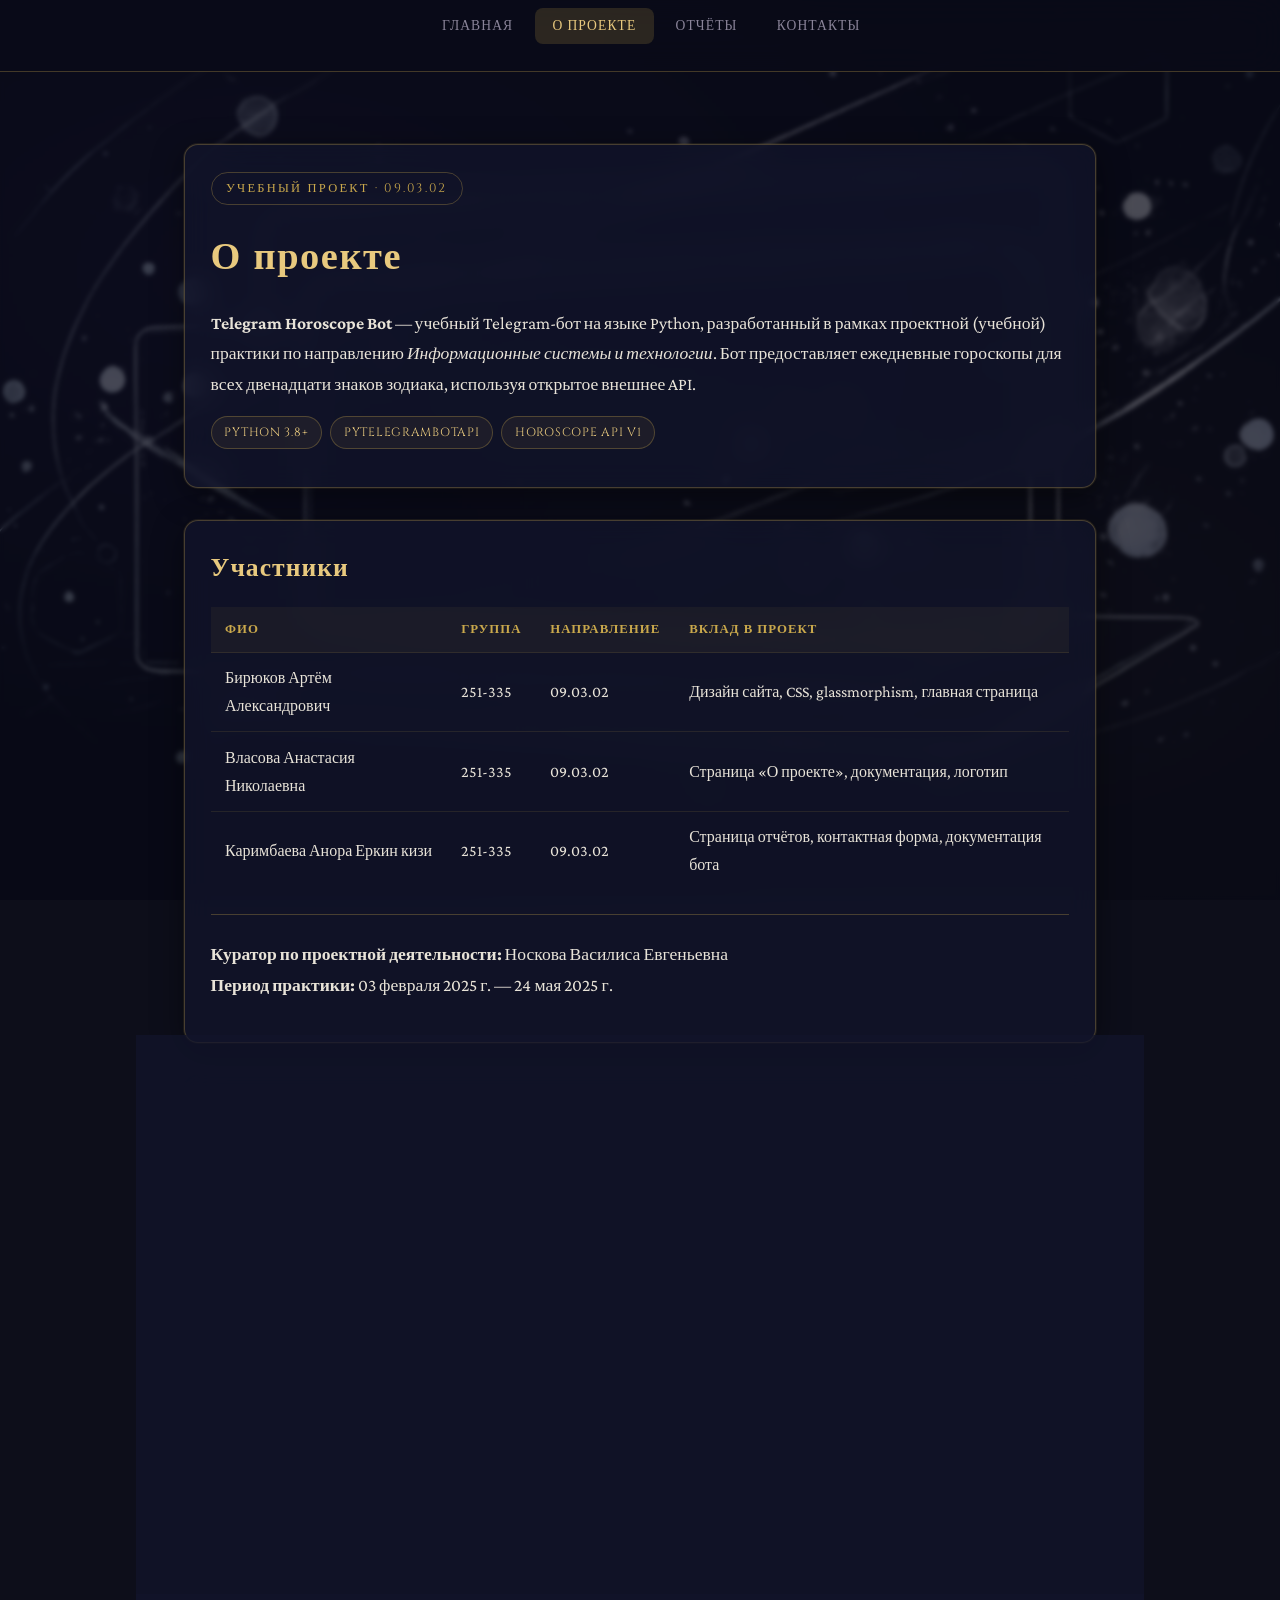
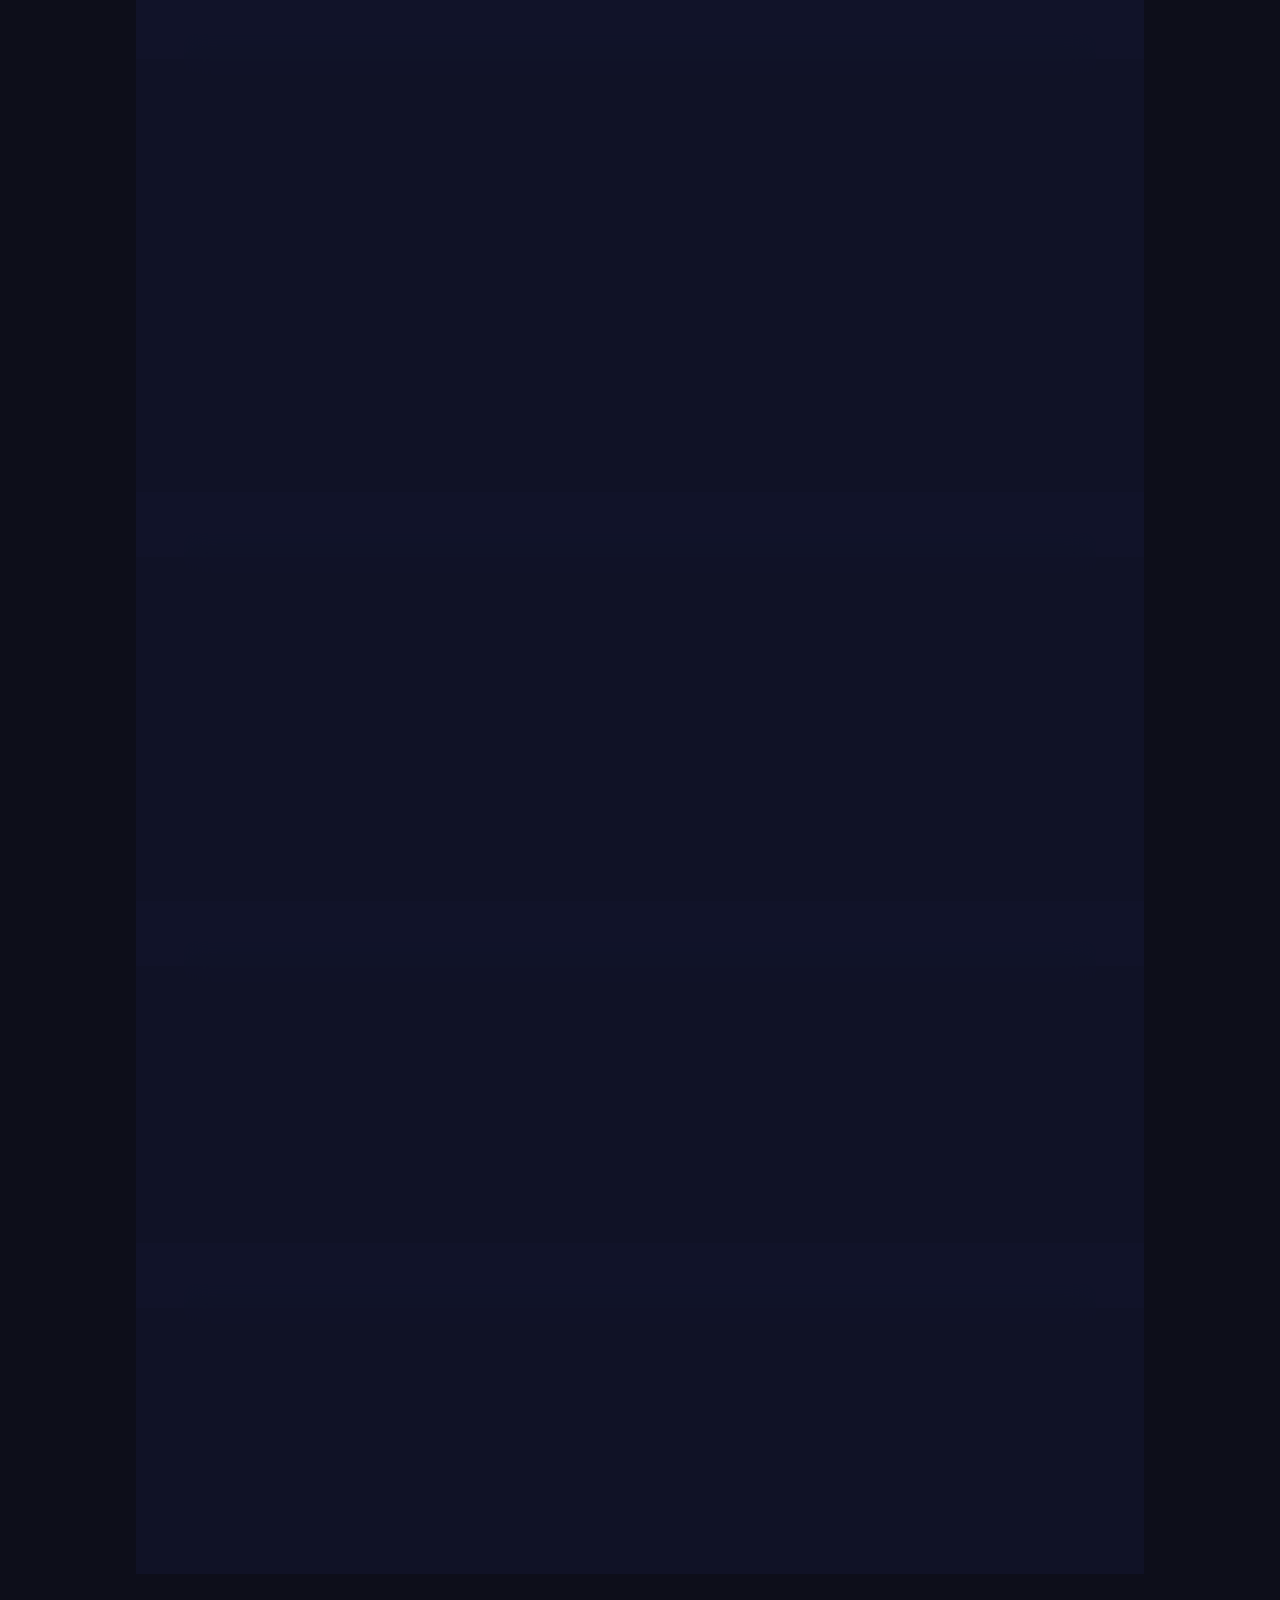
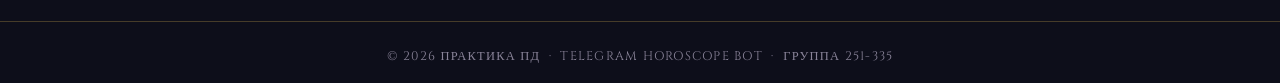
==== site/about.html @ b22d1450 "complete practice" ====
<!DOCTYPE html>
<html lang="ru">
<head>
  <meta charset="UTF-8">
  <meta name="viewport" content="width=device-width, initial-scale=1.0">
  <title>О проекте — Telegram Horoscope Bot</title>
  <link rel="stylesheet" href="css/style.css">
</head>
<body>

  <div class="stars" id="stars"></div>

  <nav>
    <ul>
      <li><a href="index.html">Главная</a></li>
      <li><a href="about.html" class="active">О проекте</a></li>
      <li><a href="reports.html">Отчёты</a></li>
      <li><a href="contact.html">Контакты</a></li>
    </ul>
  </nav>

  <main>

    <section class="card">
      <span class="hero-subtitle">Учебный проект · 09.03.02</span>
      <h1>О проекте</h1>
      <p>
        <strong>Telegram Horoscope Bot</strong> — учебный Telegram-бот на языке Python,
        разработанный в рамках проектной (учебной) практики по направлению
        <em>Информационные системы и технологии</em>. Бот предоставляет ежедневные гороскопы
        для всех двенадцати знаков зодиака, используя открытое внешнее API.
      </p>
      <div class="badge-list">
        <span class="badge">Python 3.8+</span>
        <span class="badge">pyTelegramBotAPI</span>
        <span class="badge">Horoscope API v1</span>
      </div>
    </section>

    <section class="card">
      <h2>Участники</h2>
      <table class="cmd-table">
        <thead>
          <tr><th>ФИО</th><th>Группа</th><th>Направление</th><th>Вклад в проект</th></tr>
        </thead>
        <tbody>
          <tr>
            <td>Бирюков Артём Александрович</td>
            <td>251-335</td>
            <td>09.03.02</td>
            <td>Дизайн сайта, CSS, glassmorphism, главная страница</td>
          </tr>
          <tr>
            <td>Власова Анастасия Николаевна</td>
            <td>251-335</td>
            <td>09.03.02</td>
            <td>Страница «О проекте», документация, логотип</td>
          </tr>
          <tr>
            <td>Каримбаева Анора Еркин кизи</td>
            <td>251-335</td>
            <td>09.03.02</td>
            <td>Страница отчётов, контактная форма, документация бота</td>
          </tr>
        </tbody>
      </table>
      <hr class="divider">
      <p>
        <strong>Куратор по проектной деятельности:</strong> Носкова Василиса Евгеньевна<br>
        <strong>Период практики:</strong> 03 февраля 2025 г. — 24 мая 2025 г.
      </p>
    </section>

    <section class="card">
      <h2>Команды бота</h2>
      <p>После запуска бот регистрирует следующие команды и реагирует на обычные текстовые сообщения:</p>
      <table class="cmd-table">
        <thead>
          <tr><th>Команда</th><th>Описание</th></tr>
        </thead>
        <tbody>
          <tr><td><code>/start</code></td><td>Приветственное сообщение и показ клавиатуры команд</td></tr>
          <tr><td><code>/hello</code></td><td>Аналог <code>/start</code> — ещё одно приветствие</td></tr>
          <tr><td><code>/horoscope</code></td><td>Запуск диалога: знак зодиака → день → гороскоп</td></tr>
          <tr><td><code>/help</code></td><td>Справка по всем доступным командам</td></tr>
          <tr><td><code>/menu</code></td><td>Повторный показ кнопочной клавиатуры</td></tr>
          <tr><td>Любой текст</td><td>Бот повторяет введённое сообщение (эхо)</td></tr>
        </tbody>
      </table>
    </section>

    <section class="card">
      <h2>Как работает /horoscope</h2>
      <p>Реализовано через цепочку шагов с помощью <code>register_next_step_handler</code>:</p>
      <div class="flow">
        <div class="flow-step">
          <div class="flow-num">1</div>
          <div>Пользователь вводит <code>/horoscope</code> — бот запрашивает знак зодиака.</div>
        </div>
        <div class="flow-step">
          <div class="flow-num">2</div>
          <div>Пользователь вводит знак на русском (например: <em>Весы</em>) — бот запрашивает день.</div>
        </div>
        <div class="flow-step">
          <div class="flow-num">3</div>
          <div>Пользователь вводит <code>СЕГОДНЯ</code>, <code>ЗАВТРА</code>, <code>ВЧЕРА</code> или дату <code>ГГГГ-ММ-ДД</code>.</div>
        </div>
        <div class="flow-step">
          <div class="flow-num">4</div>
          <div>Бот конвертирует русское название знака в английское (словарь <code>RU_TO_EN</code>) и делает GET-запрос к API.</div>
        </div>
        <div class="flow-step">
          <div class="flow-num">5</div>
          <div>Пользователю приходит текст гороскопа, знак и дата в формате Markdown.</div>
        </div>
      </div>
    </section>

    <section class="card">
      <h2>Внешнее API гороскопов</h2>
      <ul>
        <li><strong>Endpoint:</strong> <code>GET https://horoscope-app-api.vercel.app/api/v1/get-horoscope/daily</code></li>
        <li><strong>Параметр <code>sign</code>:</strong> название знака на английском (Aries, Taurus, …)</li>
        <li><strong>Параметр <code>day</code>:</strong> <code>TODAY</code>, <code>TOMORROW</code>, <code>YESTERDAY</code> или дата</li>
        <li><strong>Ответ:</strong> JSON с полем <code>data.horoscope_data</code> — текст предсказания</li>
      </ul>
      <hr class="divider">
      <h3>Пример запроса</h3>
      <code>GET /api/v1/get-horoscope/daily?sign=Libra&amp;day=TODAY</code>
    </section>

    <section class="card">
      <h2>Структура проекта</h2>
      <ul>
        <li><code>site/</code> — статический сайт (HTML + CSS)</li>
        <li><code>subproject/telegram_bot/bot.py</code> — основной файл бота</li>
        <li><code>subproject/telegram_bot/requirements.txt</code> — зависимости</li>
        <li><code>reports/</code> — отчёты участников (.md и .docx)</li>
        <li><code>docs/practice_documentation.md</code> — техническая документация</li>
      </ul>
    </section>

    <section class="card">
      <h2>Установка и запуск</h2>
      <ol>
        <li>Перейти в папку <code>subproject/telegram_bot/</code></li>
        <li>Открыть <code>bot.py</code> и вставить токен от <strong>@BotFather</strong> в переменную <code>BOT_TOKEN</code></li>
        <li>Запустить: <code>python bot.py</code></li>
      </ol>
    </section>

  </main>

  <footer>
    © 2026 Практика ПД &nbsp;·&nbsp; Telegram Horoscope Bot &nbsp;·&nbsp; группа 251-335
  </footer>

  <script>
    const c = document.getElementById('stars');
    for (let i = 0; i < 80; i++) {
      const s = document.createElement('span');
      s.style.cssText = `left:${Math.random()*100}%;top:${Math.random()*100}%;--dur:${2+Math.random()*4}s;--delay:-${Math.random()*5}s;`;
      c.appendChild(s);
    }
  </script>
</body>
</html>
---- site/css/style.css ----
/* ============================================================
   ПРАКТИКА ПД — Zodiac / Cosmic dark theme
   ============================================================ */

@import url('https://fonts.googleapis.com/css2?family=Cinzel:wght@400;600;700&family=Crimson+Pro:ital,wght@0,400;0,600;1,400&display=swap');

:root {
  --font-heading: 'Cinzel', Georgia, serif;
  --font-body:    'Crimson Pro', Georgia, serif;

  --color-bg:          #0d0e1a;
  --color-surface:     #12152b;
  --color-surface-2:   #1a1f3a;
  --color-gold:        #c9a84c;
  --color-gold-light:  #e8c97e;
  --color-gold-dim:    rgba(201,168,76,0.18);
  --color-text:        #e8e3d8;
  --color-muted:       #8a8499;
  --color-accent:      #7c6af5;

  --glass-bg:    rgba(18, 21, 43, 0.75);
  --glass-blur:  14px;
  --radius:      14px;
  --max-width:   960px;

  --border-gold: 1px solid rgba(201,168,76,0.3);
  --shadow-card: 0 8px 32px rgba(0,0,0,0.45), 0 0 0 1px rgba(201,168,76,0.12);
}

/* ---- Reset ---- */
*, *::before, *::after { margin:0; padding:0; box-sizing:border-box; }

/* ---- Body & star background ---- */
body {
  font-family: var(--font-body);
  font-size: 1.1rem;
  background-color: var(--color-bg);
  background-image:
    radial-gradient(ellipse at 20% 30%, rgba(124,106,245,0.12) 0%, transparent 55%),
    radial-gradient(ellipse at 80% 70%, rgba(201,168,76,0.08) 0%, transparent 50%),
    url("../images/background.png");
  background-size: cover;
  background-attachment: fixed;
  background-position: center center;
  color: var(--color-text);
  line-height: 1.75;
  padding-top: 72px;
}

/* dark overlay */
body::before {
  content: '';
  position: fixed;
  inset: 0;
  background: rgba(8,9,22,0.72);
  backdrop-filter: blur(2px);
  -webkit-backdrop-filter: blur(2px);
  z-index: 0;
  pointer-events: none;
}

/* ---- Stars decoration ---- */
.stars {
  position: fixed;
  inset: 0;
  z-index: 0;
  pointer-events: none;
  overflow: hidden;
}
.stars span {
  position: absolute;
  width: 2px; height: 2px;
  background: var(--color-gold-light);
  border-radius: 50%;
  animation: twinkle var(--dur, 3s) ease-in-out infinite var(--delay, 0s);
  opacity: 0;
}
@keyframes twinkle {
  0%, 100% { opacity: 0; transform: scale(1); }
  50%       { opacity: 0.8; transform: scale(1.4); }
}

/* ---- Navigation ---- */
nav {
  position: fixed;
  top: 0; left: 0; width: 100%; height: 72px;
  display: flex; align-items: center; justify-content: center;
  background: rgba(10,11,24,0.88);
  backdrop-filter: blur(16px);
  -webkit-backdrop-filter: blur(16px);
  border-bottom: var(--border-gold);
  z-index: 1000;
}

nav ul { display: flex; gap: 0.25rem; list-style: none; }

nav a {
  font-family: var(--font-heading);
  font-size: 0.85rem;
  letter-spacing: 0.08em;
  text-transform: uppercase;
  color: var(--color-muted);
  text-decoration: none;
  padding: 0.55rem 1.1rem;
  border-radius: 8px;
  transition: color 0.25s, background 0.25s;
}
nav a:hover,
nav a.active {
  color: var(--color-gold-light);
  background: var(--color-gold-dim);
}

/* ---- Main layout ---- */
main {
  position: relative;
  z-index: 1;
  max-width: var(--max-width);
  margin: 2.5rem auto;
  padding: 2rem 1.5rem;
}

/* ---- Sections ---- */
section + section { margin-top: 2rem; }

h1, h2, h3 {
  font-family: var(--font-heading);
  color: var(--color-gold-light);
  letter-spacing: 0.04em;
}
h1 { font-size: 2.4rem; margin-bottom: 1rem; }
h2 { font-size: 1.6rem; margin-bottom: 0.75rem; }
h3 { font-size: 1.15rem; margin-bottom: 0.5rem; color: var(--color-gold); }

p  { margin-bottom: 1rem; }
ul, ol { padding-left: 1.4rem; margin-bottom: 1rem; }
li { margin-bottom: 0.4rem; }
code {
  font-size: 0.9em;
  background: rgba(201,168,76,0.12);
  color: var(--color-gold-light);
  padding: 0.15em 0.45em;
  border-radius: 4px;
  border: 1px solid rgba(201,168,76,0.2);
}

/* ---- Buttons ---- */
a.button, button.button {
  display: inline-block;
  font-family: var(--font-heading);
  font-size: 0.82rem;
  letter-spacing: 0.1em;
  text-transform: uppercase;
  text-decoration: none;
  color: var(--color-bg);
  background: linear-gradient(135deg, var(--color-gold) 0%, var(--color-gold-light) 100%);
  padding: 0.7rem 1.6rem;
  border-radius: var(--radius);
  border: none; cursor: pointer;
  transition: opacity 0.2s, transform 0.2s, box-shadow 0.2s;
  box-shadow: 0 4px 16px rgba(201,168,76,0.28);
  margin-right: 0.6rem; margin-top: 0.4rem;
}
a.button:hover, button.button:hover {
  opacity: 0.9;
  transform: translateY(-2px);
  box-shadow: 0 6px 24px rgba(201,168,76,0.4);
}

/* ---- Card ---- */
.card {
  background: var(--glass-bg);
  backdrop-filter: blur(var(--glass-blur));
  -webkit-backdrop-filter: blur(var(--glass-blur));
  border-radius: var(--radius);
  border: var(--border-gold);
  padding: 1.6rem;
  margin-bottom: 1.5rem;
  box-shadow: var(--shadow-card);
  transition: transform 0.2s, box-shadow 0.2s;
}
.card:hover { transform: translateY(-3px); box-shadow: 0 12px 40px rgba(0,0,0,0.55), 0 0 0 1px rgba(201,168,76,0.25); }

/* ---- Hero ---- */
.hero {
  text-align: center;
  padding: 4rem 1rem 3rem;
  position: relative;
}
.hero-zodiac {
  font-size: 2.2rem;
  letter-spacing: 0.5rem;
  margin-bottom: 2rem;
  opacity: 0.55;
  animation: float 6s ease-in-out infinite;
}
@keyframes float {
  0%, 100% { transform: translateY(0); }
  50%       { transform: translateY(-8px); }
}
.hero h1 {
  font-size: 2.8rem;
  line-height: 1.2;
  margin-bottom: 1rem;
  background: linear-gradient(135deg, var(--color-gold) 0%, var(--color-gold-light) 60%, #fff 100%);
  -webkit-background-clip: text;
  -webkit-text-fill-color: transparent;
  background-clip: text;
}
.hero p {
  font-size: 1.2rem;
  color: var(--color-muted);
  max-width: 560px;
  margin: 0 auto 2rem;
}
.hero-subtitle {
  display: inline-block;
  font-family: var(--font-heading);
  font-size: 0.78rem;
  letter-spacing: 0.18em;
  text-transform: uppercase;
  color: var(--color-gold);
  border: var(--border-gold);
  padding: 0.3rem 0.9rem;
  border-radius: 100px;
  margin-bottom: 1.2rem;
}

/* ---- Commands table ---- */
.cmd-table {
  width: 100%;
  border-collapse: collapse;
  margin: 1rem 0;
  font-size: 1rem;
}
.cmd-table th, .cmd-table td {
  text-align: left;
  padding: 0.7rem 0.9rem;
  border-bottom: 1px solid rgba(201,168,76,0.12);
}
.cmd-table th {
  font-family: var(--font-heading);
  font-size: 0.8rem;
  letter-spacing: 0.08em;
  text-transform: uppercase;
  color: var(--color-gold);
  background: rgba(201,168,76,0.06);
}
.cmd-table tr:last-child td { border-bottom: none; }
.cmd-table tr:hover td { background: rgba(201,168,76,0.04); }

/* ---- Tech stack badges ---- */
.badge-list { display: flex; flex-wrap: wrap; gap: 0.5rem; margin: 0.8rem 0; }
.badge {
  font-family: var(--font-heading);
  font-size: 0.75rem;
  letter-spacing: 0.06em;
  text-transform: uppercase;
  padding: 0.3rem 0.8rem;
  border-radius: 100px;
  border: var(--border-gold);
  color: var(--color-gold-light);
  background: rgba(201,168,76,0.08);
}

/* ---- Flow steps ---- */
.flow { display: flex; flex-direction: column; gap: 0; margin: 1rem 0; }
.flow-step {
  display: flex;
  align-items: flex-start;
  gap: 1rem;
  padding: 0.85rem 1rem;
  border-left: 2px solid rgba(201,168,76,0.25);
  position: relative;
}
.flow-step:last-child { border-color: transparent; }
.flow-num {
  flex-shrink: 0;
  width: 28px; height: 28px;
  border-radius: 50%;
  background: var(--color-gold-dim);
  border: 1px solid var(--color-gold);
  color: var(--color-gold-light);
  font-family: var(--font-heading);
  font-size: 0.78rem;
  display: flex; align-items: center; justify-content: center;
  margin-top: 0.1rem;
}

/* ---- Zodiac grid (index) ---- */
.zodiac-grid {
  display: grid;
  grid-template-columns: repeat(auto-fill, minmax(130px, 1fr));
  gap: 0.75rem;
  margin-top: 1.5rem;
}
.zodiac-item {
  text-align: center;
  padding: 1rem 0.5rem;
  border-radius: var(--radius);
  border: var(--border-gold);
  background: rgba(18,21,43,0.6);
  font-size: 0.9rem;
  color: var(--color-muted);
  transition: background 0.2s, color 0.2s, transform 0.2s;
}
.zodiac-item:hover { background: var(--color-gold-dim); color: var(--color-gold-light); transform: translateY(-3px); }
.zodiac-icon { font-size: 1.8rem; display: block; margin-bottom: 0.3rem; }

/* ---- Forms (contact) ---- */
.form-grid { display: flex; flex-direction: column; gap: 1rem; max-width: 500px; }
.form-grid input,
.form-grid textarea {
  padding: 0.8rem 1rem;
  border: var(--border-gold);
  border-radius: var(--radius);
  background: rgba(18,21,43,0.85);
  color: var(--color-text);
  font-family: var(--font-body);
  font-size: 1rem;
  outline: none;
  transition: border-color 0.2s, box-shadow 0.2s;
}
.form-grid input:focus,
.form-grid textarea:focus {
  border-color: var(--color-gold);
  box-shadow: 0 0 0 3px rgba(201,168,76,0.15);
}
.form-grid input::placeholder,
.form-grid textarea::placeholder { color: var(--color-muted); }
.form-grid button[type="submit"] {
  font-family: var(--font-heading);
  font-size: 0.82rem;
  letter-spacing: 0.1em;
  text-transform: uppercase;
  color: var(--color-bg);
  background: linear-gradient(135deg, var(--color-gold) 0%, var(--color-gold-light) 100%);
  border: none; cursor: pointer;
  padding: 0.8rem 1.6rem;
  border-radius: var(--radius);
  box-shadow: 0 4px 16px rgba(201,168,76,0.28);
  transition: opacity 0.2s, transform 0.2s;
}
.form-grid button[type="submit"]:hover { opacity: 0.9; transform: translateY(-2px); }

/* ---- Divider ---- */
.divider {
  border: none;
  border-top: var(--border-gold);
  margin: 1.5rem 0;
}

/* ---- Footer ---- */
footer {
  position: relative; z-index: 1;
  text-align: center;
  font-family: var(--font-heading);
  font-size: 0.78rem;
  letter-spacing: 0.1em;
  text-transform: uppercase;
  color: var(--color-muted);
  padding: 1.5rem 0 2rem;
  border-top: var(--border-gold);
  margin-top: 3rem;
}

/* ---- Responsive ---- */
@media (max-width: 600px) {
  .hero h1 { font-size: 1.9rem; }
  nav a { font-size: 0.75rem; padding: 0.45rem 0.65rem; }
  .zodiac-grid { grid-template-columns: repeat(3, 1fr); }
  .cmd-table { font-size: 0.9rem; }
}
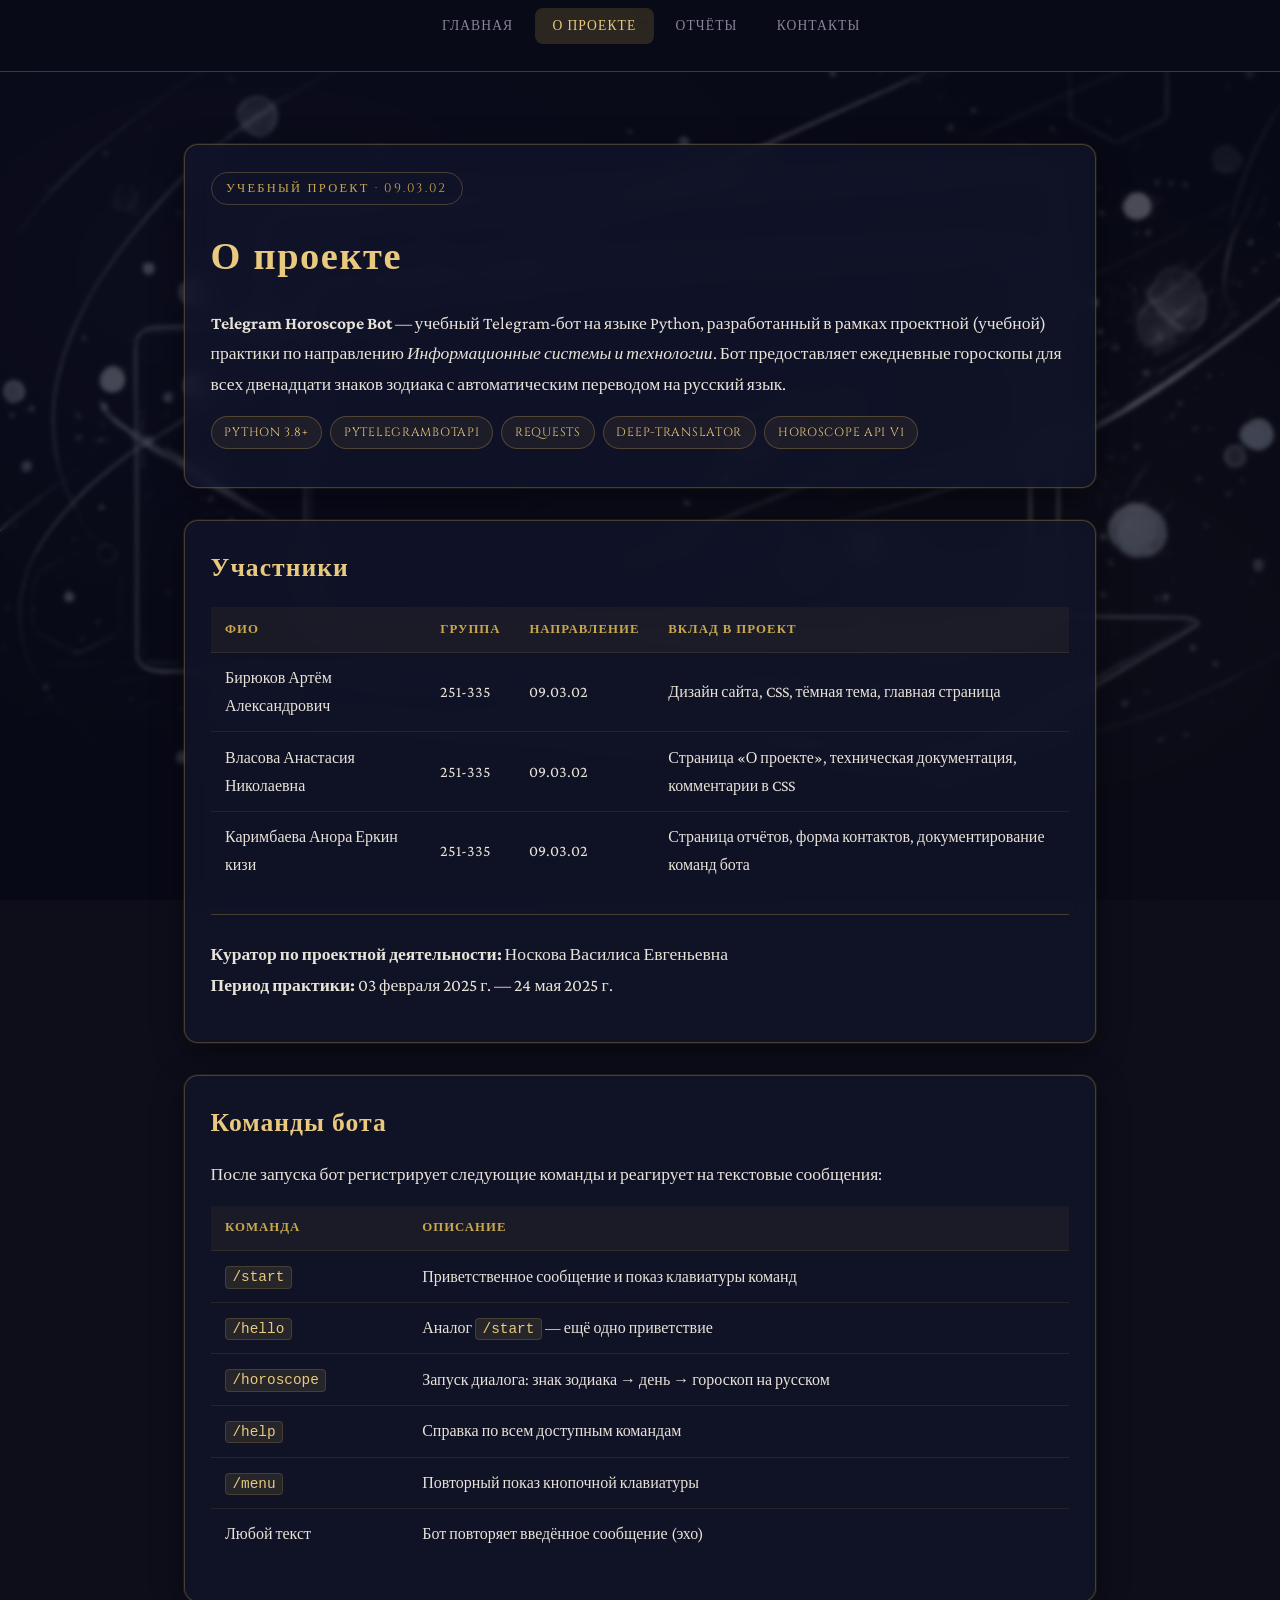
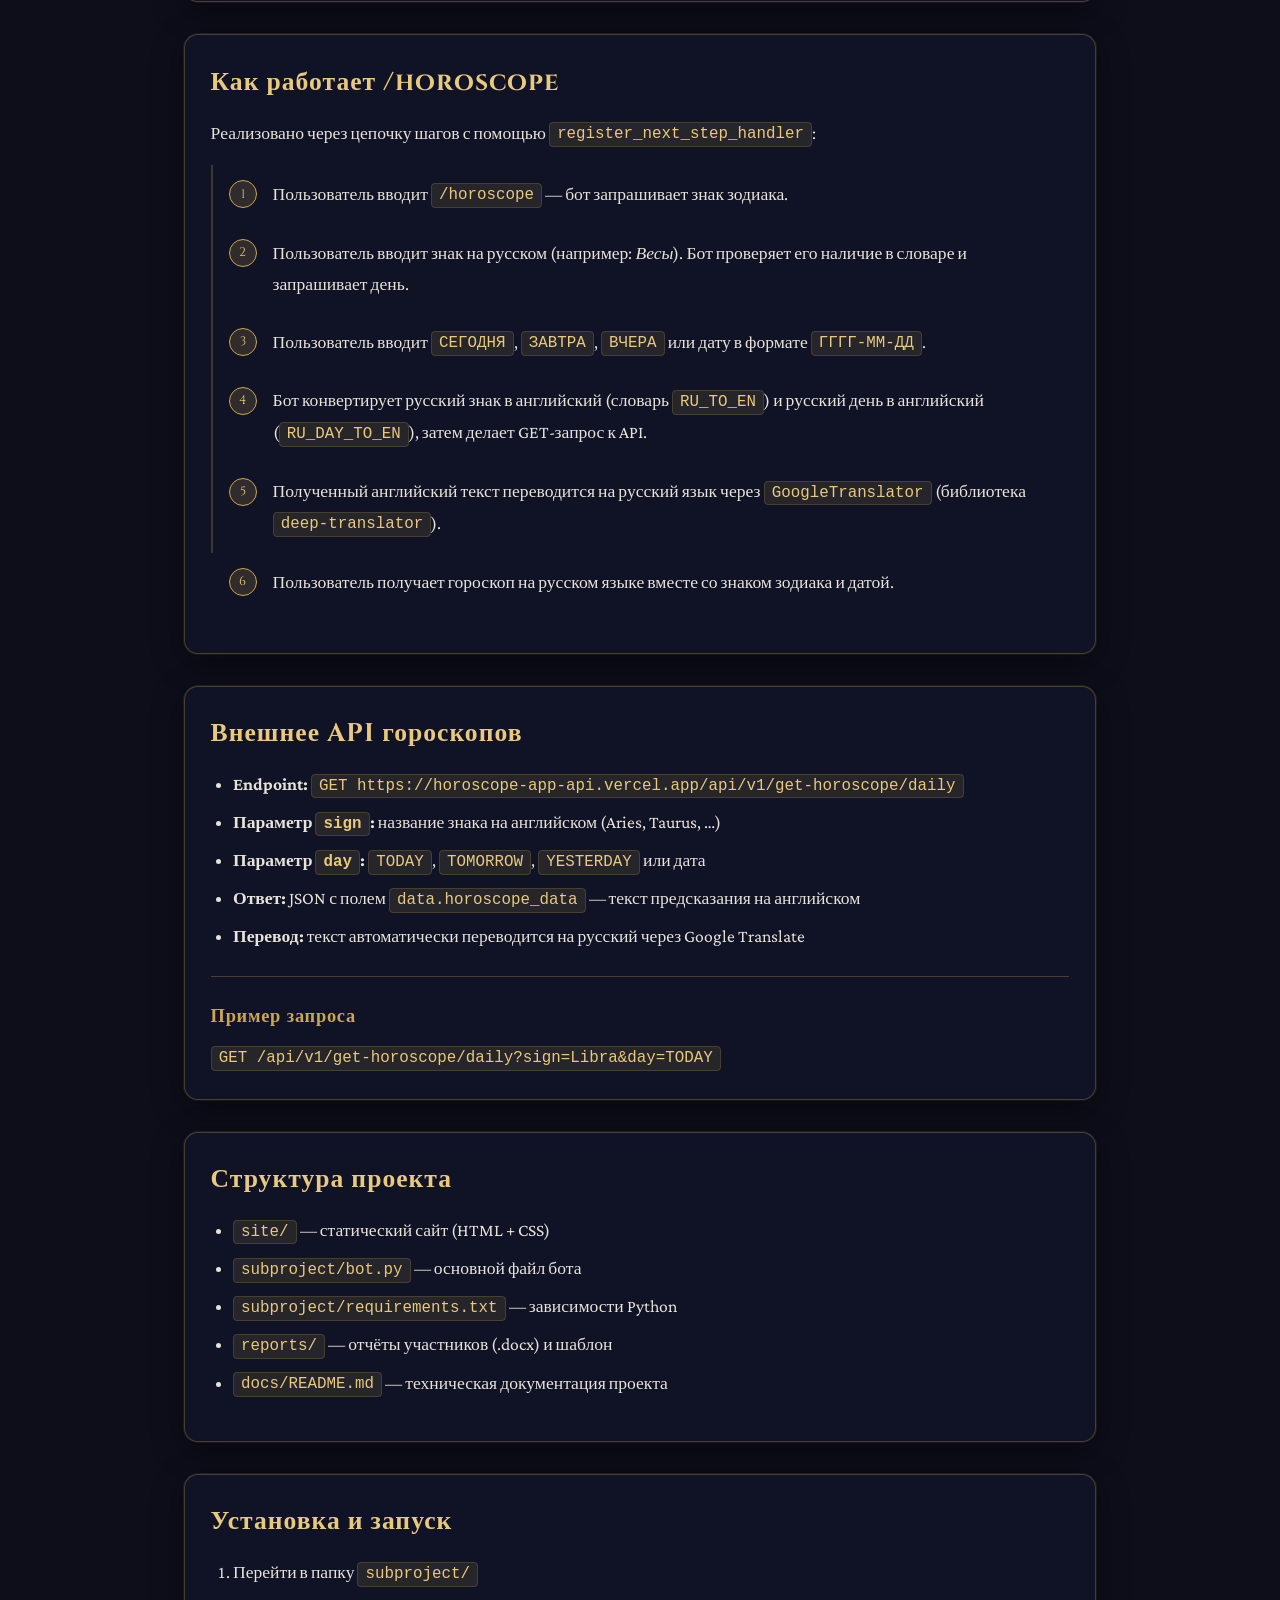
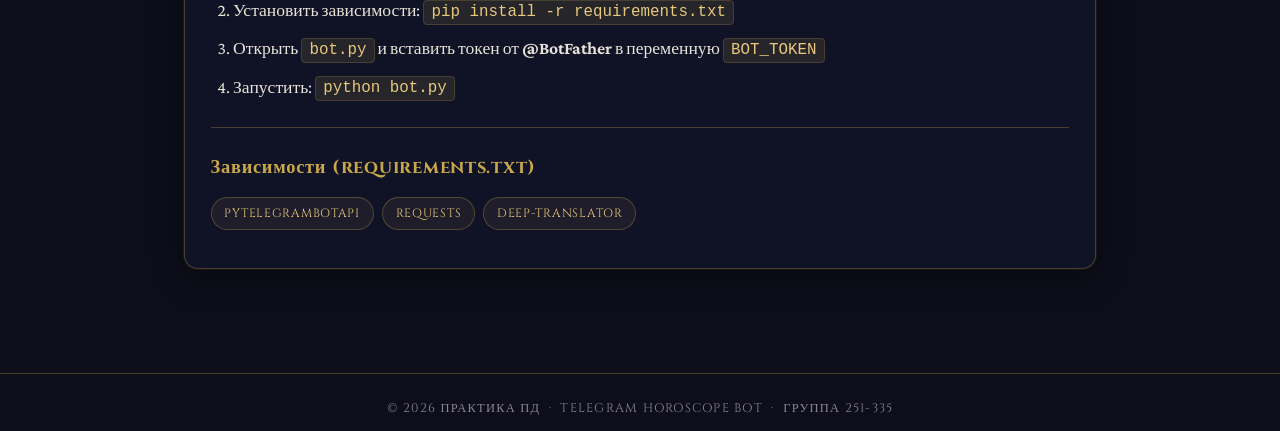
==== commit 523cc1b3: "debuging change many files" ====
--- a/site/about.html
+++ b/site/about.html
@@ -28,11 +28,13 @@
         <strong>Telegram Horoscope Bot</strong> — учебный Telegram-бот на языке Python,
         разработанный в рамках проектной (учебной) практики по направлению
         <em>Информационные системы и технологии</em>. Бот предоставляет ежедневные гороскопы
-        для всех двенадцати знаков зодиака, используя открытое внешнее API.
+        для всех двенадцати знаков зодиака с автоматическим переводом на русский язык.
       </p>
       <div class="badge-list">
         <span class="badge">Python 3.8+</span>
         <span class="badge">pyTelegramBotAPI</span>
+        <span class="badge">requests</span>
+        <span class="badge">deep-translator</span>
         <span class="badge">Horoscope API v1</span>
       </div>
     </section>
@@ -48,19 +50,19 @@
             <td>Бирюков Артём Александрович</td>
             <td>251-335</td>
             <td>09.03.02</td>
-            <td>Дизайн сайта, CSS, glassmorphism, главная страница</td>
+            <td>Дизайн сайта, CSS, тёмная тема, главная страница</td>
           </tr>
           <tr>
             <td>Власова Анастасия Николаевна</td>
             <td>251-335</td>
             <td>09.03.02</td>
-            <td>Страница «О проекте», документация, логотип</td>
+            <td>Страница «О проекте», техническая документация, комментарии в CSS</td>
           </tr>
           <tr>
             <td>Каримбаева Анора Еркин кизи</td>
             <td>251-335</td>
             <td>09.03.02</td>
-            <td>Страница отчётов, контактная форма, документация бота</td>
+            <td>Страница отчётов, форма контактов, документирование команд бота</td>
           </tr>
         </tbody>
       </table>
@@ -73,7 +75,7 @@
 
     <section class="card">
       <h2>Команды бота</h2>
-      <p>После запуска бот регистрирует следующие команды и реагирует на обычные текстовые сообщения:</p>
+      <p>После запуска бот регистрирует следующие команды и реагирует на текстовые сообщения:</p>
       <table class="cmd-table">
         <thead>
           <tr><th>Команда</th><th>Описание</th></tr>
@@ -81,7 +83,7 @@
         <tbody>
           <tr><td><code>/start</code></td><td>Приветственное сообщение и показ клавиатуры команд</td></tr>
           <tr><td><code>/hello</code></td><td>Аналог <code>/start</code> — ещё одно приветствие</td></tr>
-          <tr><td><code>/horoscope</code></td><td>Запуск диалога: знак зодиака → день → гороскоп</td></tr>
+          <tr><td><code>/horoscope</code></td><td>Запуск диалога: знак зодиака → день → гороскоп на русском</td></tr>
           <tr><td><code>/help</code></td><td>Справка по всем доступным командам</td></tr>
           <tr><td><code>/menu</code></td><td>Повторный показ кнопочной клавиатуры</td></tr>
           <tr><td>Любой текст</td><td>Бот повторяет введённое сообщение (эхо)</td></tr>
@@ -99,19 +101,23 @@
         </div>
         <div class="flow-step">
           <div class="flow-num">2</div>
-          <div>Пользователь вводит знак на русском (например: <em>Весы</em>) — бот запрашивает день.</div>
+          <div>Пользователь вводит знак на русском (например: <em>Весы</em>). Бот проверяет его наличие в словаре и запрашивает день.</div>
         </div>
         <div class="flow-step">
           <div class="flow-num">3</div>
-          <div>Пользователь вводит <code>СЕГОДНЯ</code>, <code>ЗАВТРА</code>, <code>ВЧЕРА</code> или дату <code>ГГГГ-ММ-ДД</code>.</div>
+          <div>Пользователь вводит <code>СЕГОДНЯ</code>, <code>ЗАВТРА</code>, <code>ВЧЕРА</code> или дату в формате <code>ГГГГ-ММ-ДД</code>.</div>
         </div>
         <div class="flow-step">
           <div class="flow-num">4</div>
-          <div>Бот конвертирует русское название знака в английское (словарь <code>RU_TO_EN</code>) и делает GET-запрос к API.</div>
+          <div>Бот конвертирует русский знак в английский (словарь <code>RU_TO_EN</code>) и русский день в английский (<code>RU_DAY_TO_EN</code>), затем делает GET-запрос к API.</div>
         </div>
         <div class="flow-step">
           <div class="flow-num">5</div>
-          <div>Пользователю приходит текст гороскопа, знак и дата в формате Markdown.</div>
+          <div>Полученный английский текст переводится на русский язык через <code>GoogleTranslator</code> (библиотека <code>deep-translator</code>).</div>
+        </div>
+        <div class="flow-step">
+          <div class="flow-num">6</div>
+          <div>Пользователь получает гороскоп на русском языке вместе со знаком зодиака и датой.</div>
         </div>
       </div>
     </section>
@@ -122,7 +128,8 @@
         <li><strong>Endpoint:</strong> <code>GET https://horoscope-app-api.vercel.app/api/v1/get-horoscope/daily</code></li>
         <li><strong>Параметр <code>sign</code>:</strong> название знака на английском (Aries, Taurus, …)</li>
         <li><strong>Параметр <code>day</code>:</strong> <code>TODAY</code>, <code>TOMORROW</code>, <code>YESTERDAY</code> или дата</li>
-        <li><strong>Ответ:</strong> JSON с полем <code>data.horoscope_data</code> — текст предсказания</li>
+        <li><strong>Ответ:</strong> JSON с полем <code>data.horoscope_data</code> — текст предсказания на английском</li>
+        <li><strong>Перевод:</strong> текст автоматически переводится на русский через Google Translate</li>
       </ul>
       <hr class="divider">
       <h3>Пример запроса</h3>
@@ -133,20 +140,28 @@
       <h2>Структура проекта</h2>
       <ul>
         <li><code>site/</code> — статический сайт (HTML + CSS)</li>
-        <li><code>subproject/telegram_bot/bot.py</code> — основной файл бота</li>
-        <li><code>subproject/telegram_bot/requirements.txt</code> — зависимости</li>
-        <li><code>reports/</code> — отчёты участников (.md и .docx)</li>
-        <li><code>docs/practice_documentation.md</code> — техническая документация</li>
+        <li><code>subproject/bot.py</code> — основной файл бота</li>
+        <li><code>subproject/requirements.txt</code> — зависимости Python</li>
+        <li><code>reports/</code> — отчёты участников (.docx) и шаблон</li>
+        <li><code>docs/README.md</code> — техническая документация проекта</li>
       </ul>
     </section>
 
     <section class="card">
       <h2>Установка и запуск</h2>
       <ol>
-        <li>Перейти в папку <code>subproject/telegram_bot/</code></li>
+        <li>Перейти в папку <code>subproject/</code></li>
+        <li>Установить зависимости: <code>pip install -r requirements.txt</code></li>
         <li>Открыть <code>bot.py</code> и вставить токен от <strong>@BotFather</strong> в переменную <code>BOT_TOKEN</code></li>
         <li>Запустить: <code>python bot.py</code></li>
       </ol>
+      <hr class="divider">
+      <h3>Зависимости (requirements.txt)</h3>
+      <div class="badge-list">
+        <span class="badge">pyTelegramBotAPI</span>
+        <span class="badge">requests</span>
+        <span class="badge">deep-translator</span>
+      </div>
     </section>
 
   </main>
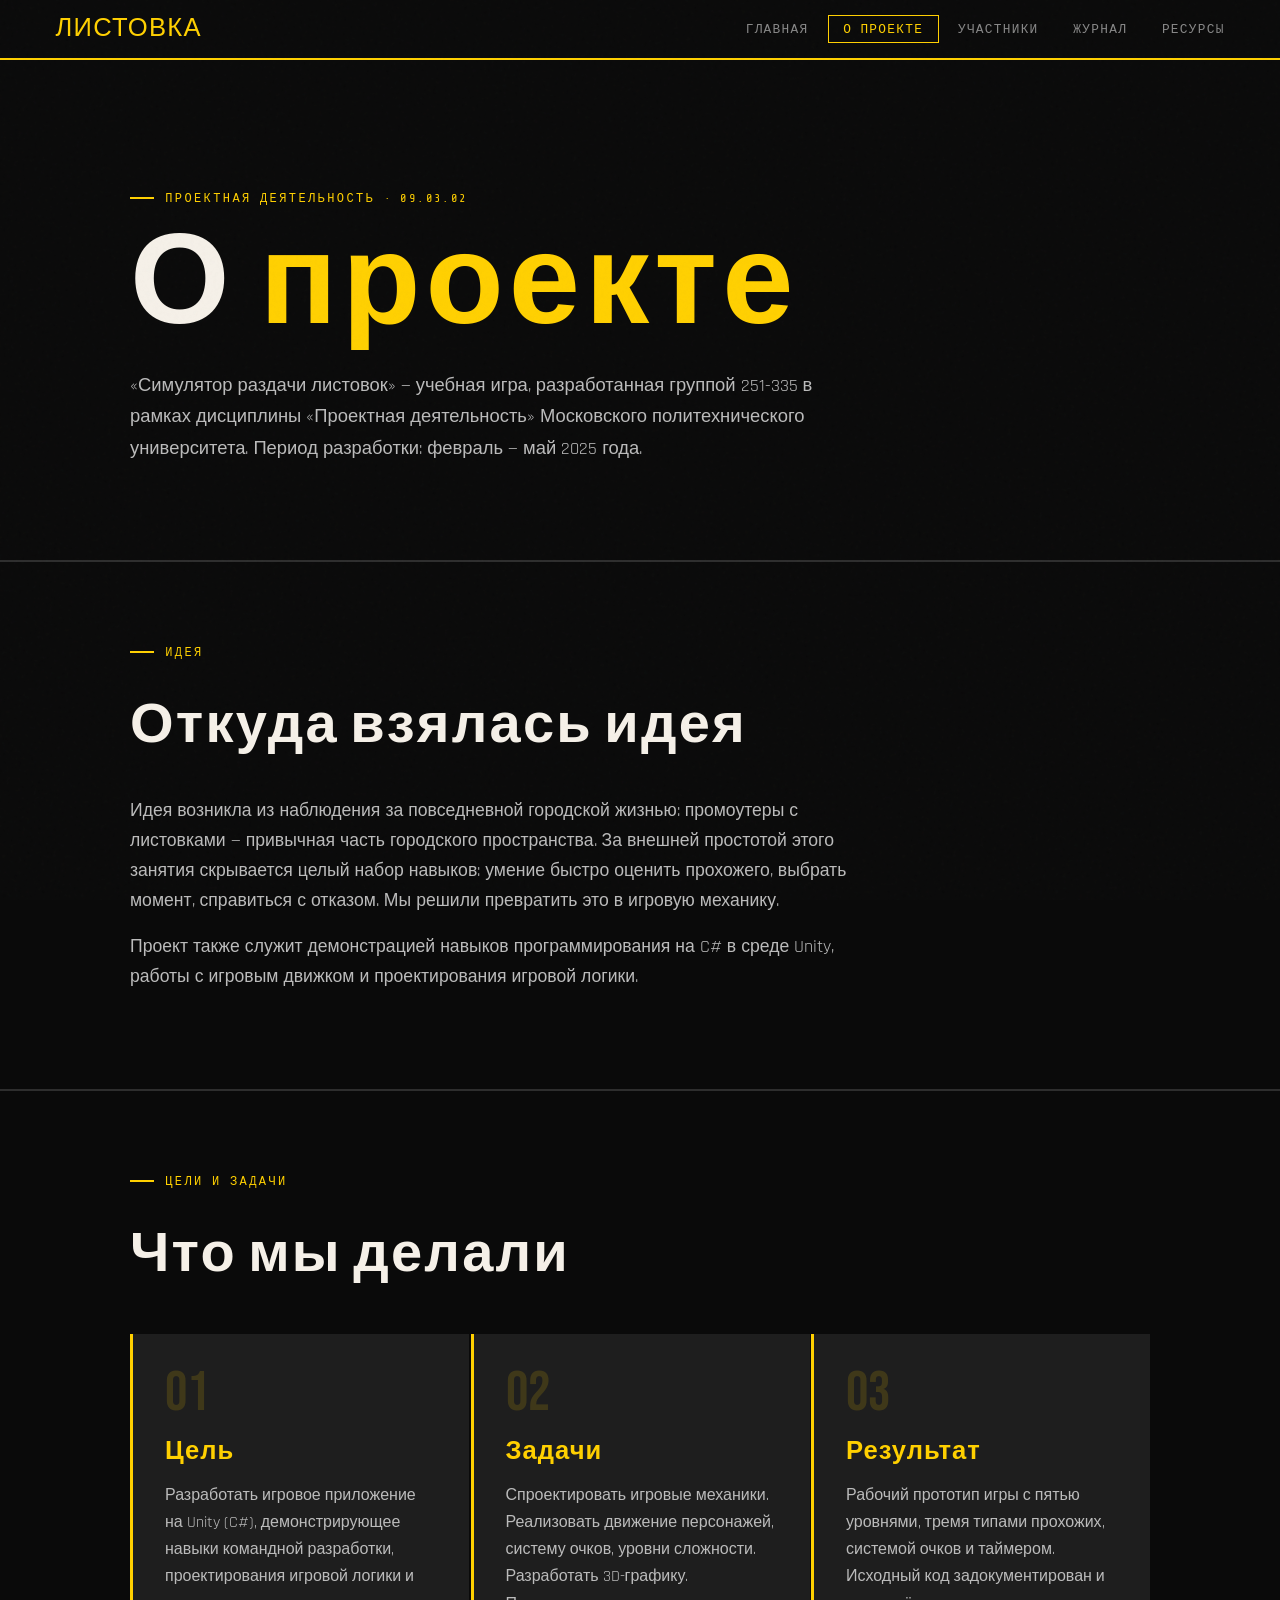
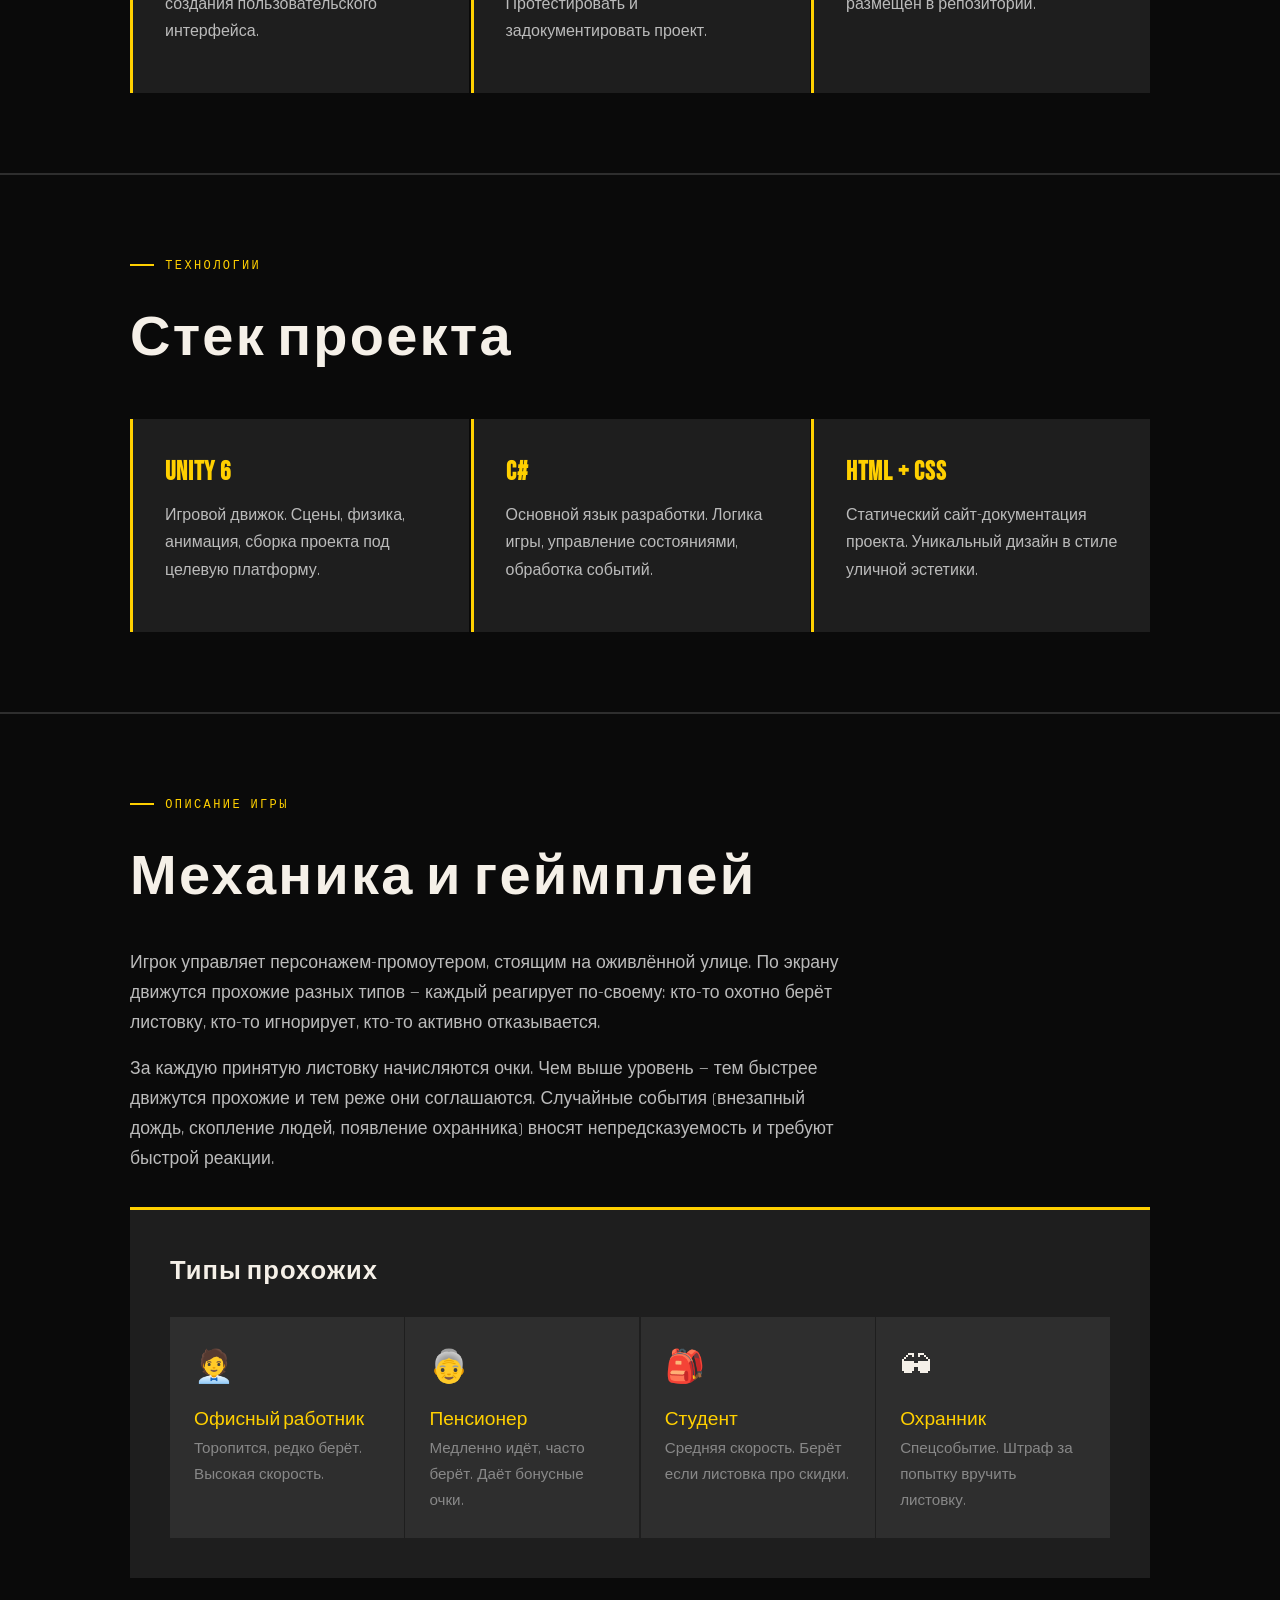
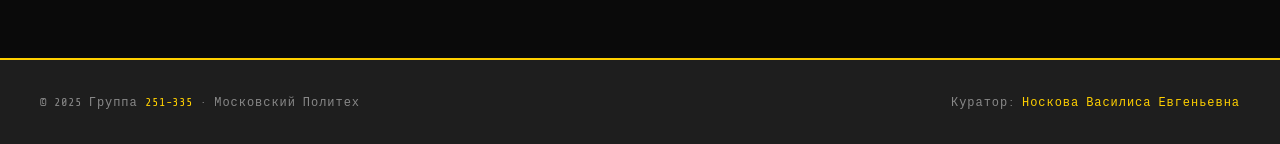
==== commit 1aee267e: "переработка сайта" ====
--- a/site/about.html
+++ b/site/about.html
@@ -3,180 +3,153 @@
 <head>
   <meta charset="UTF-8">
   <meta name="viewport" content="width=device-width, initial-scale=1.0">
-  <title>О проекте — Telegram Horoscope Bot</title>
+  <title>О проекте — Симулятор раздачи листовок</title>
   <link rel="stylesheet" href="css/style.css">
 </head>
 <body>
 
-  <div class="stars" id="stars"></div>
+<nav>
+  <a class="nav-logo" href="index.html">ЛИСТОВКА</a>
+  <ul>
+    <li><a href="index.html">Главная</a></li>
+    <li><a href="about.html" class="active">О проекте</a></li>
+    <li><a href="members.html">Участники</a></li>
+    <li><a href="journal.html">Журнал</a></li>
+    <li><a href="resources.html">Ресурсы</a></li>
+  </ul>
+</nav>
 
-  <nav>
-    <ul>
-      <li><a href="index.html">Главная</a></li>
-      <li><a href="about.html" class="active">О проекте</a></li>
-      <li><a href="reports.html">Отчёты</a></li>
-      <li><a href="contact.html">Контакты</a></li>
-    </ul>
-  </nav>
+<main>
+  <section style="padding-top: 8rem;">
+    <div class="section-label">Проектная деятельность · 09.03.02</div>
+    <h1>О <span style="color:var(--yellow)">проекте</span></h1>
+    <p style="max-width:700px; color:#bbb; margin-top:1.5rem; font-size:1.15rem;">
+      «Симулятор раздачи листовок» — учебная игра, разработанная группой 251-335
+      в рамках дисциплины «Проектная деятельность» Московского политехнического университета.
+      Период разработки: февраль — май 2025 года.
+    </p>
+  </section>
 
-  <main>
+  <hr class="divider">
 
-    <section class="card">
-      <span class="hero-subtitle">Учебный проект · 09.03.02</span>
-      <h1>О проекте</h1>
-      <p>
-        <strong>Telegram Horoscope Bot</strong> — учебный Telegram-бот на языке Python,
-        разработанный в рамках проектной (учебной) практики по направлению
-        <em>Информационные системы и технологии</em>. Бот предоставляет ежедневные гороскопы
-        для всех двенадцати знаков зодиака с автоматическим переводом на русский язык.
-      </p>
-      <div class="badge-list">
-        <span class="badge">Python 3.8+</span>
-        <span class="badge">pyTelegramBotAPI</span>
-        <span class="badge">requests</span>
-        <span class="badge">deep-translator</span>
-        <span class="badge">Horoscope API v1</span>
+  <section>
+    <div class="section-label">Идея</div>
+    <h2>Откуда взялась идея</h2>
+    <p style="max-width:720px; color:#bbb;">
+      Идея возникла из наблюдения за повседневной городской жизнью: промоутеры с листовками —
+      привычная часть городского пространства. За внешней простотой этого занятия скрывается
+      целый набор навыков: умение быстро оценить прохожего, выбрать момент, справиться с отказом.
+      Мы решили превратить это в игровую механику.
+    </p>
+    <p style="max-width:720px; color:#bbb;">
+      Проект также служит демонстрацией навыков программирования на C# в среде Unity,
+      работы с игровым движком и проектирования игровой логики.
+    </p>
+  </section>
+
+  <hr class="divider">
+
+  <section>
+    <div class="section-label">Цели и задачи</div>
+    <h2>Что мы делали</h2>
+    <div class="cards">
+      <div class="card">
+        <div class="card-num">01</div>
+        <h3>Цель</h3>
+        <p style="color:#bbb; font-size:1rem;">
+          Разработать игровое приложение на Unity (C#), демонстрирующее навыки командной разработки,
+          проектирования игровой логики и создания пользовательского интерфейса.
+        </p>
       </div>
-    </section>
+      <div class="card">
+        <div class="card-num">02</div>
+        <h3>Задачи</h3>
+        <p style="color:#bbb; font-size:1rem;">
+          Спроектировать игровые механики. Реализовать движение персонажей, систему очков,
+          уровни сложности. Разработать 3D-графику. Протестировать и задокументировать проект.
+        </p>
+      </div>
+      <div class="card">
+        <div class="card-num">03</div>
+        <h3>Результат</h3>
+        <p style="color:#bbb; font-size:1rem;">
+          Рабочий прототип игры с пятью уровнями, тремя типами прохожих,
+          системой очков и таймером. Исходный код задокументирован и размещён в репозитории.
+        </p>
+      </div>
+    </div>
+  </section>
 
-    <section class="card">
-      <h2>Участники</h2>
-      <table class="cmd-table">
-        <thead>
-          <tr><th>ФИО</th><th>Группа</th><th>Направление</th><th>Вклад в проект</th></tr>
-        </thead>
-        <tbody>
-          <tr>
-            <td>Бирюков Артём Александрович</td>
-            <td>251-335</td>
-            <td>09.03.02</td>
-            <td>Дизайн сайта, CSS, тёмная тема, главная страница</td>
-          </tr>
-          <tr>
-            <td>Власова Анастасия Николаевна</td>
-            <td>251-335</td>
-            <td>09.03.02</td>
-            <td>Страница «О проекте», техническая документация, комментарии в CSS</td>
-          </tr>
-          <tr>
-            <td>Каримбаева Анора Еркин кизи</td>
-            <td>251-335</td>
-            <td>09.03.02</td>
-            <td>Страница отчётов, форма контактов, документирование команд бота</td>
-          </tr>
-        </tbody>
-      </table>
-      <hr class="divider">
-      <p>
-        <strong>Куратор по проектной деятельности:</strong> Носкова Василиса Евгеньевна<br>
-        <strong>Период практики:</strong> 03 февраля 2025 г. — 24 мая 2025 г.
-      </p>
-    </section>
+  <hr class="divider">
 
-    <section class="card">
-      <h2>Команды бота</h2>
-      <p>После запуска бот регистрирует следующие команды и реагирует на текстовые сообщения:</p>
-      <table class="cmd-table">
-        <thead>
-          <tr><th>Команда</th><th>Описание</th></tr>
-        </thead>
-        <tbody>
-          <tr><td><code>/start</code></td><td>Приветственное сообщение и показ клавиатуры команд</td></tr>
-          <tr><td><code>/hello</code></td><td>Аналог <code>/start</code> — ещё одно приветствие</td></tr>
-          <tr><td><code>/horoscope</code></td><td>Запуск диалога: знак зодиака → день → гороскоп на русском</td></tr>
-          <tr><td><code>/help</code></td><td>Справка по всем доступным командам</td></tr>
-          <tr><td><code>/menu</code></td><td>Повторный показ кнопочной клавиатуры</td></tr>
-          <tr><td>Любой текст</td><td>Бот повторяет введённое сообщение (эхо)</td></tr>
-        </tbody>
-      </table>
-    </section>
+  <section>
+    <div class="section-label">Технологии</div>
+    <h2>Стек проекта</h2>
+    <div class="cards">
+      <div class="card">
+        <h3>Unity 6</h3>
+        <p style="color:#bbb; font-size:1rem;">Игровой движок. Сцены, физика, анимация, сборка проекта под целевую платформу.</p>
+      </div>
+      <div class="card">
+        <h3>C#</h3>
+        <p style="color:#bbb; font-size:1rem;">Основной язык разработки. Логика игры, управление состояниями, обработка событий.</p>
+      </div>
+      <div class="card">
+        <h3>HTML + CSS</h3>
+        <p style="color:#bbb; font-size:1rem;">Статический сайт-документация проекта. Уникальный дизайн в стиле уличной эстетики.</p>
+      </div>
+    </div>
+  </section>
 
-    <section class="card">
-      <h2>Как работает /horoscope</h2>
-      <p>Реализовано через цепочку шагов с помощью <code>register_next_step_handler</code>:</p>
-      <div class="flow">
-        <div class="flow-step">
-          <div class="flow-num">1</div>
-          <div>Пользователь вводит <code>/horoscope</code> — бот запрашивает знак зодиака.</div>
+  <hr class="divider">
+
+  <section>
+    <div class="section-label">Описание игры</div>
+    <h2>Механика и геймплей</h2>
+    <p style="max-width:720px; color:#bbb;">
+      Игрок управляет персонажем-промоутером, стоящим на оживлённой улице.
+      По экрану движутся прохожие разных типов — каждый реагирует по-своему:
+      кто-то охотно берёт листовку, кто-то игнорирует, кто-то активно отказывается.
+    </p>
+    <p style="max-width:720px; color:#bbb;">
+      За каждую принятую листовку начисляются очки. Чем выше уровень —
+      тем быстрее движутся прохожие и тем реже они соглашаются.
+      Случайные события (внезапный дождь, скопление людей, появление охранника)
+      вносят непредсказуемость и требуют быстрой реакции.
+    </p>
+
+    <div class="diagram" style="margin-top:2rem;">
+      <h3 style="margin-bottom:1.5rem; color:var(--white);">Типы прохожих</h3>
+      <div style="display:grid; grid-template-columns: repeat(auto-fill, minmax(200px, 1fr)); gap:1.5px;">
+        <div style="background:var(--grey2); padding:1.5rem;">
+          <div style="font-size:2rem; margin-bottom:.5rem;">🧑‍💼</div>
+          <div style="font-family:var(--font-h); font-size:1.2rem; color:var(--yellow);">Офисный работник</div>
+          <div style="color:var(--muted); font-size:.95rem;">Торопится, редко берёт. Высокая скорость.</div>
         </div>
-        <div class="flow-step">
-          <div class="flow-num">2</div>
-          <div>Пользователь вводит знак на русском (например: <em>Весы</em>). Бот проверяет его наличие в словаре и запрашивает день.</div>
+        <div style="background:var(--grey2); padding:1.5rem;">
+          <div style="font-size:2rem; margin-bottom:.5rem;">👵</div>
+          <div style="font-family:var(--font-h); font-size:1.2rem; color:var(--yellow);">Пенсионер</div>
+          <div style="color:var(--muted); font-size:.95rem;">Медленно идёт, часто берёт. Даёт бонусные очки.</div>
         </div>
-        <div class="flow-step">
-          <div class="flow-num">3</div>
-          <div>Пользователь вводит <code>СЕГОДНЯ</code>, <code>ЗАВТРА</code>, <code>ВЧЕРА</code> или дату в формате <code>ГГГГ-ММ-ДД</code>.</div>
+        <div style="background:var(--grey2); padding:1.5rem;">
+          <div style="font-size:2rem; margin-bottom:.5rem;">🎒</div>
+          <div style="font-family:var(--font-h); font-size:1.2rem; color:var(--yellow);">Студент</div>
+          <div style="color:var(--muted); font-size:.95rem;">Средняя скорость. Берёт если листовка про скидки.</div>
         </div>
-        <div class="flow-step">
-          <div class="flow-num">4</div>
-          <div>Бот конвертирует русский знак в английский (словарь <code>RU_TO_EN</code>) и русский день в английский (<code>RU_DAY_TO_EN</code>), затем делает GET-запрос к API.</div>
-        </div>
-        <div class="flow-step">
-          <div class="flow-num">5</div>
-          <div>Полученный английский текст переводится на русский язык через <code>GoogleTranslator</code> (библиотека <code>deep-translator</code>).</div>
-        </div>
-        <div class="flow-step">
-          <div class="flow-num">6</div>
-          <div>Пользователь получает гороскоп на русском языке вместе со знаком зодиака и датой.</div>
+        <div style="background:var(--grey2); padding:1.5rem;">
+          <div style="font-size:2rem; margin-bottom:.5rem;">🕶</div>
+          <div style="font-family:var(--font-h); font-size:1.2rem; color:var(--yellow);">Охранник</div>
+          <div style="color:var(--muted); font-size:.95rem;">Спецсобытие. Штраф за попытку вручить листовку.</div>
         </div>
       </div>
-    </section>
+    </div>
+  </section>
+</main>
 
-    <section class="card">
-      <h2>Внешнее API гороскопов</h2>
-      <ul>
-        <li><strong>Endpoint:</strong> <code>GET https://horoscope-app-api.vercel.app/api/v1/get-horoscope/daily</code></li>
-        <li><strong>Параметр <code>sign</code>:</strong> название знака на английском (Aries, Taurus, …)</li>
-        <li><strong>Параметр <code>day</code>:</strong> <code>TODAY</code>, <code>TOMORROW</code>, <code>YESTERDAY</code> или дата</li>
-        <li><strong>Ответ:</strong> JSON с полем <code>data.horoscope_data</code> — текст предсказания на английском</li>
-        <li><strong>Перевод:</strong> текст автоматически переводится на русский через Google Translate</li>
-      </ul>
-      <hr class="divider">
-      <h3>Пример запроса</h3>
-      <code>GET /api/v1/get-horoscope/daily?sign=Libra&amp;day=TODAY</code>
-    </section>
+<footer>
+  <div>© 2025 Группа <span>251-335</span> · Московский Политех</div>
+  <div>Куратор: <span>Носкова Василиса Евгеньевна</span></div>
+</footer>
 
-    <section class="card">
-      <h2>Структура проекта</h2>
-      <ul>
-        <li><code>site/</code> — статический сайт (HTML + CSS)</li>
-        <li><code>subproject/bot.py</code> — основной файл бота</li>
-        <li><code>subproject/requirements.txt</code> — зависимости Python</li>
-        <li><code>reports/</code> — отчёты участников (.docx) и шаблон</li>
-        <li><code>docs/README.md</code> — техническая документация проекта</li>
-      </ul>
-    </section>
-
-    <section class="card">
-      <h2>Установка и запуск</h2>
-      <ol>
-        <li>Перейти в папку <code>subproject/</code></li>
-        <li>Установить зависимости: <code>pip install -r requirements.txt</code></li>
-        <li>Открыть <code>bot.py</code> и вставить токен от <strong>@BotFather</strong> в переменную <code>BOT_TOKEN</code></li>
-        <li>Запустить: <code>python bot.py</code></li>
-      </ol>
-      <hr class="divider">
-      <h3>Зависимости (requirements.txt)</h3>
-      <div class="badge-list">
-        <span class="badge">pyTelegramBotAPI</span>
-        <span class="badge">requests</span>
-        <span class="badge">deep-translator</span>
-      </div>
-    </section>
-
-  </main>
-
-  <footer>
-    © 2026 Практика ПД &nbsp;·&nbsp; Telegram Horoscope Bot &nbsp;·&nbsp; группа 251-335
-  </footer>
-
-  <script>
-    const c = document.getElementById('stars');
-    for (let i = 0; i < 80; i++) {
-      const s = document.createElement('span');
-      s.style.cssText = `left:${Math.random()*100}%;top:${Math.random()*100}%;--dur:${2+Math.random()*4}s;--delay:-${Math.random()*5}s;`;
-      c.appendChild(s);
-    }
-  </script>
 </body>
 </html>
--- a/site/css/style.css
+++ b/site/css/style.css
@@ -1,373 +1,392 @@
-/* ============================================================
-   ПРАКТИКА ПД — Zodiac / Cosmic dark theme
-   ============================================================ */
-
-@import url('https://fonts.googleapis.com/css2?family=Cinzel:wght@400;600;700&family=Crimson+Pro:ital,wght@0,400;0,600;1,400&display=swap');
+@import url('https://fonts.googleapis.com/css2?family=Bebas+Neue&family=Rajdhani:wght@400;500;600;700&family=Share+Tech+Mono&display=swap');
 
 :root {
-  --font-heading: 'Cinzel', Georgia, serif;
-  --font-body:    'Crimson Pro', Georgia, serif;
-
-  --color-bg:          #0d0e1a;
-  --color-surface:     #12152b;
-  --color-surface-2:   #1a1f3a;
-  --color-gold:        #c9a84c;
-  --color-gold-light:  #e8c97e;
-  --color-gold-dim:    rgba(201,168,76,0.18);
-  --color-text:        #e8e3d8;
-  --color-muted:       #8a8499;
-  --color-accent:      #7c6af5;
-
-  --glass-bg:    rgba(18, 21, 43, 0.75);
-  --glass-blur:  14px;
-  --radius:      14px;
-  --max-width:   960px;
-
-  --border-gold: 1px solid rgba(201,168,76,0.3);
-  --shadow-card: 0 8px 32px rgba(0,0,0,0.45), 0 0 0 1px rgba(201,168,76,0.12);
-}
-
-/* ---- Reset ---- */
-*, *::before, *::after { margin:0; padding:0; box-sizing:border-box; }
-
-/* ---- Body & star background ---- */
+  --black:   #0a0a0a;
+  --white:   #f5f0e8;
+  --yellow:  #ffd000;
+  --red:     #e8220a;
+  --grey:    #1e1e1e;
+  --grey2:   #2e2e2e;
+  --muted:   #888;
+  --font-h:  'Bebas Neue', sans-serif;
+  --font-b:  'Rajdhani', sans-serif;
+  --font-m:  'Share Tech Mono', monospace;
+}
+
+*, *::before, *::after { margin: 0; padding: 0; box-sizing: border-box; }
+
+html { scroll-behavior: smooth; }
+
 body {
-  font-family: var(--font-body);
+  background: var(--black);
+  color: var(--white);
+  font-family: var(--font-b);
   font-size: 1.1rem;
-  background-color: var(--color-bg);
-  background-image:
-    radial-gradient(ellipse at 20% 30%, rgba(124,106,245,0.12) 0%, transparent 55%),
-    radial-gradient(ellipse at 80% 70%, rgba(201,168,76,0.08) 0%, transparent 50%),
-    url("../images/background.png");
-  background-size: cover;
-  background-attachment: fixed;
-  background-position: center center;
-  color: var(--color-text);
-  line-height: 1.75;
-  padding-top: 72px;
-}
-
-/* dark overlay */
+  line-height: 1.7;
+  overflow-x: hidden;
+}
+
+/* ── Noise overlay ── */
 body::before {
   content: '';
-  position: fixed;
-  inset: 0;
-  background: rgba(8,9,22,0.72);
-  backdrop-filter: blur(2px);
-  -webkit-backdrop-filter: blur(2px);
-  z-index: 0;
+  position: fixed; inset: 0;
+  background-image: url("data:image/svg+xml,%3Csvg viewBox='0 0 256 256' xmlns='http://www.w3.org/2000/svg'%3E%3Cfilter id='n'%3E%3CfeTurbulence type='fractalNoise' baseFrequency='0.9' numOctaves='4' stitchTiles='stitch'/%3E%3C/filter%3E%3Crect width='100%25' height='100%25' filter='url(%23n)' opacity='0.04'/%3E%3C/svg%3E");
+  pointer-events: none; z-index: 9999; opacity: .5;
+}
+
+/* ── NAV ── */
+nav {
+  position: fixed; top: 0; left: 0; width: 100%;
+  background: var(--black);
+  border-bottom: 2px solid var(--yellow);
+  z-index: 100;
+  display: flex; align-items: center; justify-content: space-between;
+  padding: 0 2.5rem;
+  height: 60px;
+}
+
+.nav-logo {
+  font-family: var(--font-h);
+  font-size: 1.6rem;
+  color: var(--yellow);
+  letter-spacing: .05em;
+  text-decoration: none;
+}
+
+nav ul { display: flex; gap: .25rem; list-style: none; }
+
+nav a {
+  font-family: var(--font-m);
+  font-size: .8rem;
+  text-transform: uppercase;
+  letter-spacing: .1em;
+  color: var(--muted);
+  text-decoration: none;
+  padding: .4rem .9rem;
+  border: 1px solid transparent;
+  transition: color .2s, border-color .2s;
+}
+nav a:hover, nav a.active {
+  color: var(--yellow);
+  border-color: var(--yellow);
+}
+
+/* ── LAYOUT ── */
+main { padding-top: 60px; }
+
+section { padding: 5rem 2.5rem; max-width: 1100px; margin: 0 auto; }
+
+h1, h2, h3 { font-family: var(--font-h); letter-spacing: .04em; }
+h1 { font-size: clamp(3.5rem, 10vw, 8rem); line-height: .95; }
+h2 { font-size: clamp(2rem, 5vw, 3.5rem); margin-bottom: 1.5rem; }
+h3 { font-size: 1.6rem; color: var(--yellow); margin-bottom: .5rem; }
+
+p { margin-bottom: 1rem; }
+
+/* ── HERO ── */
+.hero {
+  min-height: 100vh;
+  max-width: 100%;
+  padding: 0 2.5rem;
+  display: flex; flex-direction: column; justify-content: center;
+  position: relative;
+  border-bottom: 2px solid var(--grey2);
+  overflow: hidden;
+}
+
+.hero-bg-text {
+  position: absolute;
+  font-family: var(--font-h);
+  font-size: clamp(8rem, 25vw, 22rem);
+  color: rgba(255,208,0,.04);
+  white-space: nowrap;
+  top: 50%; left: 50%;
+  transform: translate(-50%, -50%);
   pointer-events: none;
-}
-
-/* ---- Stars decoration ---- */
-.stars {
-  position: fixed;
-  inset: 0;
-  z-index: 0;
-  pointer-events: none;
+  user-select: none;
+  letter-spacing: -.02em;
+}
+
+.hero-tag {
+  font-family: var(--font-m);
+  font-size: .8rem;
+  color: var(--yellow);
+  letter-spacing: .2em;
+  text-transform: uppercase;
+  margin-bottom: 1.5rem;
+  display: flex; align-items: center; gap: .7rem;
+}
+.hero-tag::before {
+  content: '';
+  display: block; width: 32px; height: 2px;
+  background: var(--yellow);
+}
+
+.hero h1 { max-width: 900px; }
+.hero h1 span { color: var(--yellow); }
+
+.hero-sub {
+  font-size: 1.25rem;
+  color: var(--muted);
+  max-width: 560px;
+  margin: 1.5rem 0 2.5rem;
+}
+
+.hero-stats {
+  display: flex; gap: 3rem; flex-wrap: wrap;
+  margin-top: 3rem;
+  padding-top: 2rem;
+  border-top: 1px solid var(--grey2);
+}
+.stat-num {
+  font-family: var(--font-h);
+  font-size: 2.8rem;
+  color: var(--yellow);
+  line-height: 1;
+}
+.stat-label {
+  font-family: var(--font-m);
+  font-size: .75rem;
+  color: var(--muted);
+  text-transform: uppercase;
+  letter-spacing: .1em;
+}
+
+/* ── BUTTONS ── */
+.btn {
+  display: inline-block;
+  font-family: var(--font-m);
+  font-size: .82rem;
+  letter-spacing: .12em;
+  text-transform: uppercase;
+  text-decoration: none;
+  padding: .85rem 2rem;
+  border: 2px solid var(--yellow);
+  color: var(--black);
+  background: var(--yellow);
+  transition: background .2s, color .2s;
+  margin-right: 1rem; margin-top: .5rem;
+}
+.btn:hover { background: transparent; color: var(--yellow); }
+.btn-outline {
+  background: transparent;
+  color: var(--yellow);
+}
+.btn-outline:hover { background: var(--yellow); color: var(--black); }
+
+/* ── SECTION LABEL ── */
+.section-label {
+  font-family: var(--font-m);
+  font-size: .75rem;
+  color: var(--yellow);
+  letter-spacing: .2em;
+  text-transform: uppercase;
+  display: flex; align-items: center; gap: .7rem;
+  margin-bottom: 1rem;
+}
+.section-label::before {
+  content: '';
+  display: block; width: 24px; height: 2px;
+  background: var(--yellow);
+}
+
+/* ── CARDS ── */
+.cards { display: grid; grid-template-columns: repeat(auto-fill, minmax(300px, 1fr)); gap: 1.5px; margin-top: 2rem; }
+
+.card {
+  background: var(--grey);
+  padding: 2rem;
+  border-left: 3px solid var(--yellow);
+  transition: background .2s;
+}
+.card:hover { background: var(--grey2); }
+
+.card-num {
+  font-family: var(--font-h);
+  font-size: 3.5rem;
+  color: rgba(255,208,0,.15);
+  line-height: 1;
+  margin-bottom: .5rem;
+}
+
+/* ── MEMBERS ── */
+.members { display: grid; grid-template-columns: repeat(auto-fill, minmax(280px, 1fr)); gap: 1.5px; margin-top: 2rem; }
+
+.member {
+  background: var(--grey);
+  padding: 2rem;
+  position: relative;
   overflow: hidden;
 }
-.stars span {
+.member::after {
+  content: '';
   position: absolute;
-  width: 2px; height: 2px;
-  background: var(--color-gold-light);
-  border-radius: 50%;
-  animation: twinkle var(--dur, 3s) ease-in-out infinite var(--delay, 0s);
-  opacity: 0;
-}
-@keyframes twinkle {
-  0%, 100% { opacity: 0; transform: scale(1); }
-  50%       { opacity: 0.8; transform: scale(1.4); }
-}
-
-/* ---- Navigation ---- */
-nav {
-  position: fixed;
-  top: 0; left: 0; width: 100%; height: 72px;
-  display: flex; align-items: center; justify-content: center;
-  background: rgba(10,11,24,0.88);
-  backdrop-filter: blur(16px);
-  -webkit-backdrop-filter: blur(16px);
-  border-bottom: var(--border-gold);
-  z-index: 1000;
-}
-
-nav ul { display: flex; gap: 0.25rem; list-style: none; }
-
-nav a {
-  font-family: var(--font-heading);
-  font-size: 0.85rem;
-  letter-spacing: 0.08em;
-  text-transform: uppercase;
-  color: var(--color-muted);
+  bottom: 0; left: 0;
+  width: 100%; height: 3px;
+  background: var(--yellow);
+  transform: scaleX(0);
+  transform-origin: left;
+  transition: transform .3s;
+}
+.member:hover::after { transform: scaleX(1); }
+
+.member-role {
+  font-family: var(--font-m);
+  font-size: .72rem;
+  color: var(--yellow);
+  letter-spacing: .15em;
+  text-transform: uppercase;
+  margin-bottom: .4rem;
+}
+.member-name {
+  font-family: var(--font-h);
+  font-size: 1.5rem;
+  margin-bottom: .75rem;
+}
+.member p { color: var(--muted); font-size: 1rem; }
+
+/* ── JOURNAL ── */
+.posts { display: flex; flex-direction: column; gap: 1.5px; margin-top: 2rem; }
+
+.post {
+  background: var(--grey);
+  padding: 2rem 2.5rem;
+  display: grid;
+  grid-template-columns: 120px 1fr;
+  gap: 2rem;
+  align-items: start;
+  transition: background .2s;
+}
+.post:hover { background: var(--grey2); }
+
+.post-date {
+  font-family: var(--font-h);
+  font-size: 1.8rem;
+  color: var(--yellow);
+  line-height: 1.1;
+}
+.post-date span {
+  display: block;
+  font-family: var(--font-m);
+  font-size: .7rem;
+  color: var(--muted);
+  letter-spacing: .1em;
+}
+.post h3 { font-size: 1.3rem; margin-bottom: .5rem; color: var(--white); }
+.post p { color: var(--muted); font-size: 1rem; margin: 0; }
+.post-tag {
+  display: inline-block;
+  font-family: var(--font-m);
+  font-size: .65rem;
+  letter-spacing: .12em;
+  text-transform: uppercase;
+  border: 1px solid var(--yellow);
+  color: var(--yellow);
+  padding: .15rem .5rem;
+  margin-bottom: .6rem;
+}
+
+/* ── RESOURCES ── */
+.resources-list { display: flex; flex-direction: column; gap: 1.5px; margin-top: 2rem; }
+
+.resource {
+  background: var(--grey);
+  padding: 1.5rem 2rem;
+  display: flex; align-items: center; gap: 1.5rem;
   text-decoration: none;
-  padding: 0.55rem 1.1rem;
-  border-radius: 8px;
-  transition: color 0.25s, background 0.25s;
-}
-nav a:hover,
-nav a.active {
-  color: var(--color-gold-light);
-  background: var(--color-gold-dim);
-}
-
-/* ---- Main layout ---- */
-main {
+  color: var(--white);
+  transition: background .2s;
+}
+.resource:hover { background: var(--grey2); }
+.resource:hover .res-arrow { transform: translateX(6px); }
+
+.res-icon {
+  font-size: 1.6rem;
+  flex-shrink: 0;
+}
+.res-title {
+  font-family: var(--font-h);
+  font-size: 1.2rem;
+  color: var(--yellow);
+}
+.res-desc { font-size: .95rem; color: var(--muted); }
+.res-arrow {
+  margin-left: auto;
+  font-size: 1.3rem;
+  color: var(--yellow);
+  transition: transform .2s;
+  flex-shrink: 0;
+}
+
+/* ── DIAGRAM ── */
+.diagram {
+  background: var(--grey);
+  padding: 2.5rem;
+  margin-top: 2rem;
+  border-top: 3px solid var(--yellow);
+}
+.diagram-flow {
+  display: flex;
+  flex-wrap: wrap;
+  gap: 0;
+  margin-top: 1.5rem;
+}
+.flow-node {
+  flex: 1;
+  min-width: 140px;
+  padding: 1.2rem 1rem;
+  text-align: center;
+  border-right: 1px solid var(--grey2);
   position: relative;
-  z-index: 1;
-  max-width: var(--max-width);
-  margin: 2.5rem auto;
-  padding: 2rem 1.5rem;
-}
-
-/* ---- Sections ---- */
-section + section { margin-top: 2rem; }
-
-h1, h2, h3 {
-  font-family: var(--font-heading);
-  color: var(--color-gold-light);
-  letter-spacing: 0.04em;
-}
-h1 { font-size: 2.4rem; margin-bottom: 1rem; }
-h2 { font-size: 1.6rem; margin-bottom: 0.75rem; }
-h3 { font-size: 1.15rem; margin-bottom: 0.5rem; color: var(--color-gold); }
-
-p  { margin-bottom: 1rem; }
-ul, ol { padding-left: 1.4rem; margin-bottom: 1rem; }
-li { margin-bottom: 0.4rem; }
-code {
-  font-size: 0.9em;
-  background: rgba(201,168,76,0.12);
-  color: var(--color-gold-light);
-  padding: 0.15em 0.45em;
-  border-radius: 4px;
-  border: 1px solid rgba(201,168,76,0.2);
-}
-
-/* ---- Buttons ---- */
-a.button, button.button {
-  display: inline-block;
-  font-family: var(--font-heading);
-  font-size: 0.82rem;
-  letter-spacing: 0.1em;
-  text-transform: uppercase;
-  text-decoration: none;
-  color: var(--color-bg);
-  background: linear-gradient(135deg, var(--color-gold) 0%, var(--color-gold-light) 100%);
-  padding: 0.7rem 1.6rem;
-  border-radius: var(--radius);
-  border: none; cursor: pointer;
-  transition: opacity 0.2s, transform 0.2s, box-shadow 0.2s;
-  box-shadow: 0 4px 16px rgba(201,168,76,0.28);
-  margin-right: 0.6rem; margin-top: 0.4rem;
-}
-a.button:hover, button.button:hover {
-  opacity: 0.9;
-  transform: translateY(-2px);
-  box-shadow: 0 6px 24px rgba(201,168,76,0.4);
-}
-
-/* ---- Card ---- */
-.card {
-  background: var(--glass-bg);
-  backdrop-filter: blur(var(--glass-blur));
-  -webkit-backdrop-filter: blur(var(--glass-blur));
-  border-radius: var(--radius);
-  border: var(--border-gold);
-  padding: 1.6rem;
-  margin-bottom: 1.5rem;
-  box-shadow: var(--shadow-card);
-  transition: transform 0.2s, box-shadow 0.2s;
-}
-.card:hover { transform: translateY(-3px); box-shadow: 0 12px 40px rgba(0,0,0,0.55), 0 0 0 1px rgba(201,168,76,0.25); }
-
-/* ---- Hero ---- */
-.hero {
-  text-align: center;
-  padding: 4rem 1rem 3rem;
-  position: relative;
-}
-.hero-zodiac {
-  font-size: 2.2rem;
-  letter-spacing: 0.5rem;
-  margin-bottom: 2rem;
-  opacity: 0.55;
-  animation: float 6s ease-in-out infinite;
-}
-@keyframes float {
-  0%, 100% { transform: translateY(0); }
-  50%       { transform: translateY(-8px); }
-}
-.hero h1 {
-  font-size: 2.8rem;
-  line-height: 1.2;
-  margin-bottom: 1rem;
-  background: linear-gradient(135deg, var(--color-gold) 0%, var(--color-gold-light) 60%, #fff 100%);
-  -webkit-background-clip: text;
-  -webkit-text-fill-color: transparent;
-  background-clip: text;
-}
-.hero p {
+}
+.flow-node:last-child { border-right: none; }
+.flow-node::after {
+  content: '→';
+  position: absolute;
+  right: -10px; top: 50%;
+  transform: translateY(-50%);
+  color: var(--yellow);
   font-size: 1.2rem;
-  color: var(--color-muted);
-  max-width: 560px;
-  margin: 0 auto 2rem;
-}
-.hero-subtitle {
-  display: inline-block;
-  font-family: var(--font-heading);
-  font-size: 0.78rem;
-  letter-spacing: 0.18em;
-  text-transform: uppercase;
-  color: var(--color-gold);
-  border: var(--border-gold);
-  padding: 0.3rem 0.9rem;
-  border-radius: 100px;
-  margin-bottom: 1.2rem;
-}
-
-/* ---- Commands table ---- */
-.cmd-table {
-  width: 100%;
-  border-collapse: collapse;
-  margin: 1rem 0;
-  font-size: 1rem;
-}
-.cmd-table th, .cmd-table td {
-  text-align: left;
-  padding: 0.7rem 0.9rem;
-  border-bottom: 1px solid rgba(201,168,76,0.12);
-}
-.cmd-table th {
-  font-family: var(--font-heading);
-  font-size: 0.8rem;
-  letter-spacing: 0.08em;
-  text-transform: uppercase;
-  color: var(--color-gold);
-  background: rgba(201,168,76,0.06);
-}
-.cmd-table tr:last-child td { border-bottom: none; }
-.cmd-table tr:hover td { background: rgba(201,168,76,0.04); }
-
-/* ---- Tech stack badges ---- */
-.badge-list { display: flex; flex-wrap: wrap; gap: 0.5rem; margin: 0.8rem 0; }
-.badge {
-  font-family: var(--font-heading);
-  font-size: 0.75rem;
-  letter-spacing: 0.06em;
-  text-transform: uppercase;
-  padding: 0.3rem 0.8rem;
-  border-radius: 100px;
-  border: var(--border-gold);
-  color: var(--color-gold-light);
-  background: rgba(201,168,76,0.08);
-}
-
-/* ---- Flow steps ---- */
-.flow { display: flex; flex-direction: column; gap: 0; margin: 1rem 0; }
-.flow-step {
-  display: flex;
-  align-items: flex-start;
-  gap: 1rem;
-  padding: 0.85rem 1rem;
-  border-left: 2px solid rgba(201,168,76,0.25);
-  position: relative;
-}
-.flow-step:last-child { border-color: transparent; }
-.flow-num {
-  flex-shrink: 0;
-  width: 28px; height: 28px;
-  border-radius: 50%;
-  background: var(--color-gold-dim);
-  border: 1px solid var(--color-gold);
-  color: var(--color-gold-light);
-  font-family: var(--font-heading);
-  font-size: 0.78rem;
-  display: flex; align-items: center; justify-content: center;
-  margin-top: 0.1rem;
-}
-
-/* ---- Zodiac grid (index) ---- */
-.zodiac-grid {
-  display: grid;
-  grid-template-columns: repeat(auto-fill, minmax(130px, 1fr));
-  gap: 0.75rem;
-  margin-top: 1.5rem;
-}
-.zodiac-item {
-  text-align: center;
-  padding: 1rem 0.5rem;
-  border-radius: var(--radius);
-  border: var(--border-gold);
-  background: rgba(18,21,43,0.6);
-  font-size: 0.9rem;
-  color: var(--color-muted);
-  transition: background 0.2s, color 0.2s, transform 0.2s;
-}
-.zodiac-item:hover { background: var(--color-gold-dim); color: var(--color-gold-light); transform: translateY(-3px); }
-.zodiac-icon { font-size: 1.8rem; display: block; margin-bottom: 0.3rem; }
-
-/* ---- Forms (contact) ---- */
-.form-grid { display: flex; flex-direction: column; gap: 1rem; max-width: 500px; }
-.form-grid input,
-.form-grid textarea {
-  padding: 0.8rem 1rem;
-  border: var(--border-gold);
-  border-radius: var(--radius);
-  background: rgba(18,21,43,0.85);
-  color: var(--color-text);
-  font-family: var(--font-body);
-  font-size: 1rem;
-  outline: none;
-  transition: border-color 0.2s, box-shadow 0.2s;
-}
-.form-grid input:focus,
-.form-grid textarea:focus {
-  border-color: var(--color-gold);
-  box-shadow: 0 0 0 3px rgba(201,168,76,0.15);
-}
-.form-grid input::placeholder,
-.form-grid textarea::placeholder { color: var(--color-muted); }
-.form-grid button[type="submit"] {
-  font-family: var(--font-heading);
-  font-size: 0.82rem;
-  letter-spacing: 0.1em;
-  text-transform: uppercase;
-  color: var(--color-bg);
-  background: linear-gradient(135deg, var(--color-gold) 0%, var(--color-gold-light) 100%);
-  border: none; cursor: pointer;
-  padding: 0.8rem 1.6rem;
-  border-radius: var(--radius);
-  box-shadow: 0 4px 16px rgba(201,168,76,0.28);
-  transition: opacity 0.2s, transform 0.2s;
-}
-.form-grid button[type="submit"]:hover { opacity: 0.9; transform: translateY(-2px); }
-
-/* ---- Divider ---- */
+  z-index: 2;
+}
+.flow-node:last-child::after { display: none; }
+.flow-icon { font-size: 2rem; margin-bottom: .4rem; }
+.flow-label {
+  font-family: var(--font-m);
+  font-size: .75rem;
+  color: var(--muted);
+  text-transform: uppercase;
+  letter-spacing: .1em;
+}
+
+/* ── DIVIDER ── */
 .divider {
+  width: 100%; height: 2px;
+  background: var(--grey2);
   border: none;
-  border-top: var(--border-gold);
-  margin: 1.5rem 0;
-}
-
-/* ---- Footer ---- */
+  margin: 0;
+}
+
+/* ── FOOTER ── */
 footer {
-  position: relative; z-index: 1;
-  text-align: center;
-  font-family: var(--font-heading);
-  font-size: 0.78rem;
-  letter-spacing: 0.1em;
-  text-transform: uppercase;
-  color: var(--color-muted);
-  padding: 1.5rem 0 2rem;
-  border-top: var(--border-gold);
-  margin-top: 3rem;
-}
-
-/* ---- Responsive ---- */
-@media (max-width: 600px) {
-  .hero h1 { font-size: 1.9rem; }
-  nav a { font-size: 0.75rem; padding: 0.45rem 0.65rem; }
-  .zodiac-grid { grid-template-columns: repeat(3, 1fr); }
-  .cmd-table { font-size: 0.9rem; }
-}
+  background: var(--grey);
+  border-top: 2px solid var(--yellow);
+  padding: 2rem 2.5rem;
+  display: flex; align-items: center; justify-content: space-between;
+  flex-wrap: wrap; gap: 1rem;
+  font-family: var(--font-m);
+  font-size: .75rem;
+  color: var(--muted);
+  letter-spacing: .08em;
+}
+footer span { color: var(--yellow); }
+
+/* ── RESPONSIVE ── */
+@media (max-width: 640px) {
+  nav { padding: 0 1rem; }
+  section { padding: 3rem 1.25rem; }
+  .post { grid-template-columns: 1fr; gap: .75rem; }
+  .hero-stats { gap: 1.5rem; }
+  nav ul { gap: 0; }
+  nav a { padding: .4rem .5rem; font-size: .7rem; }
+}
